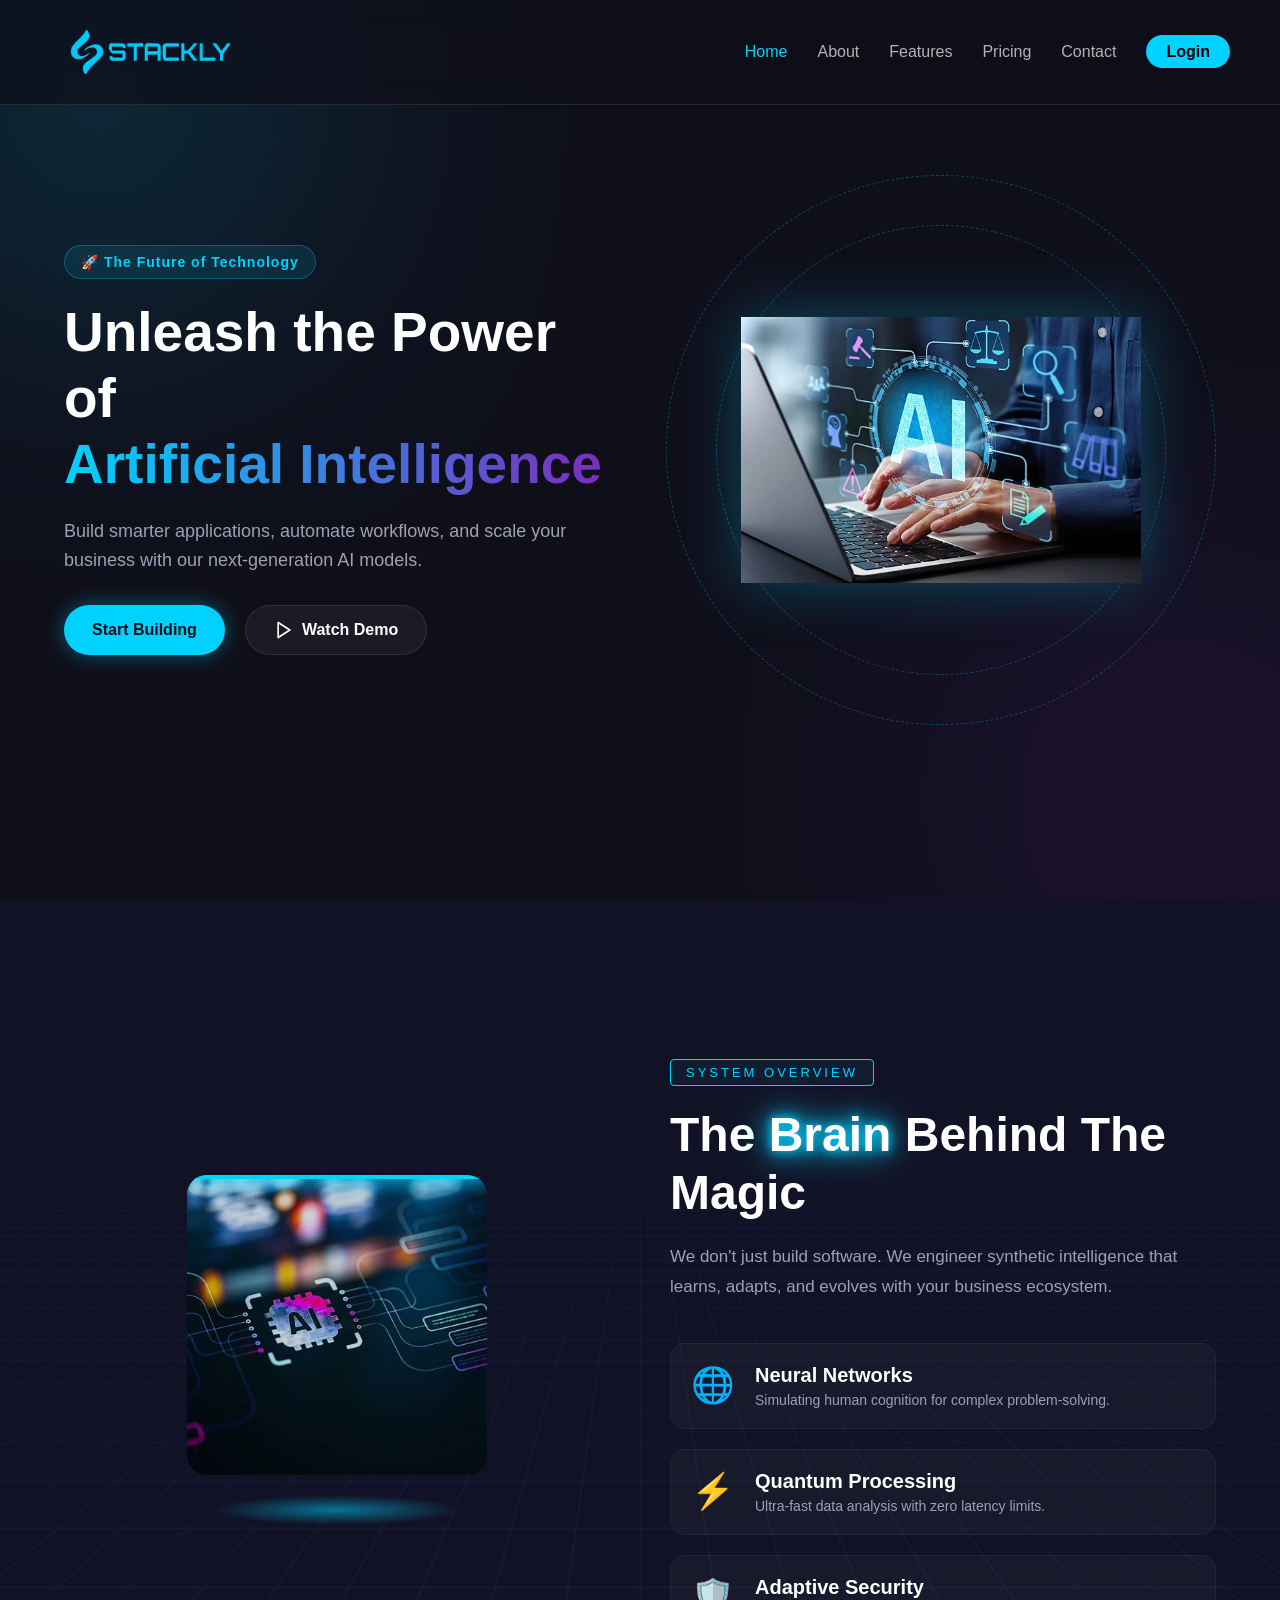
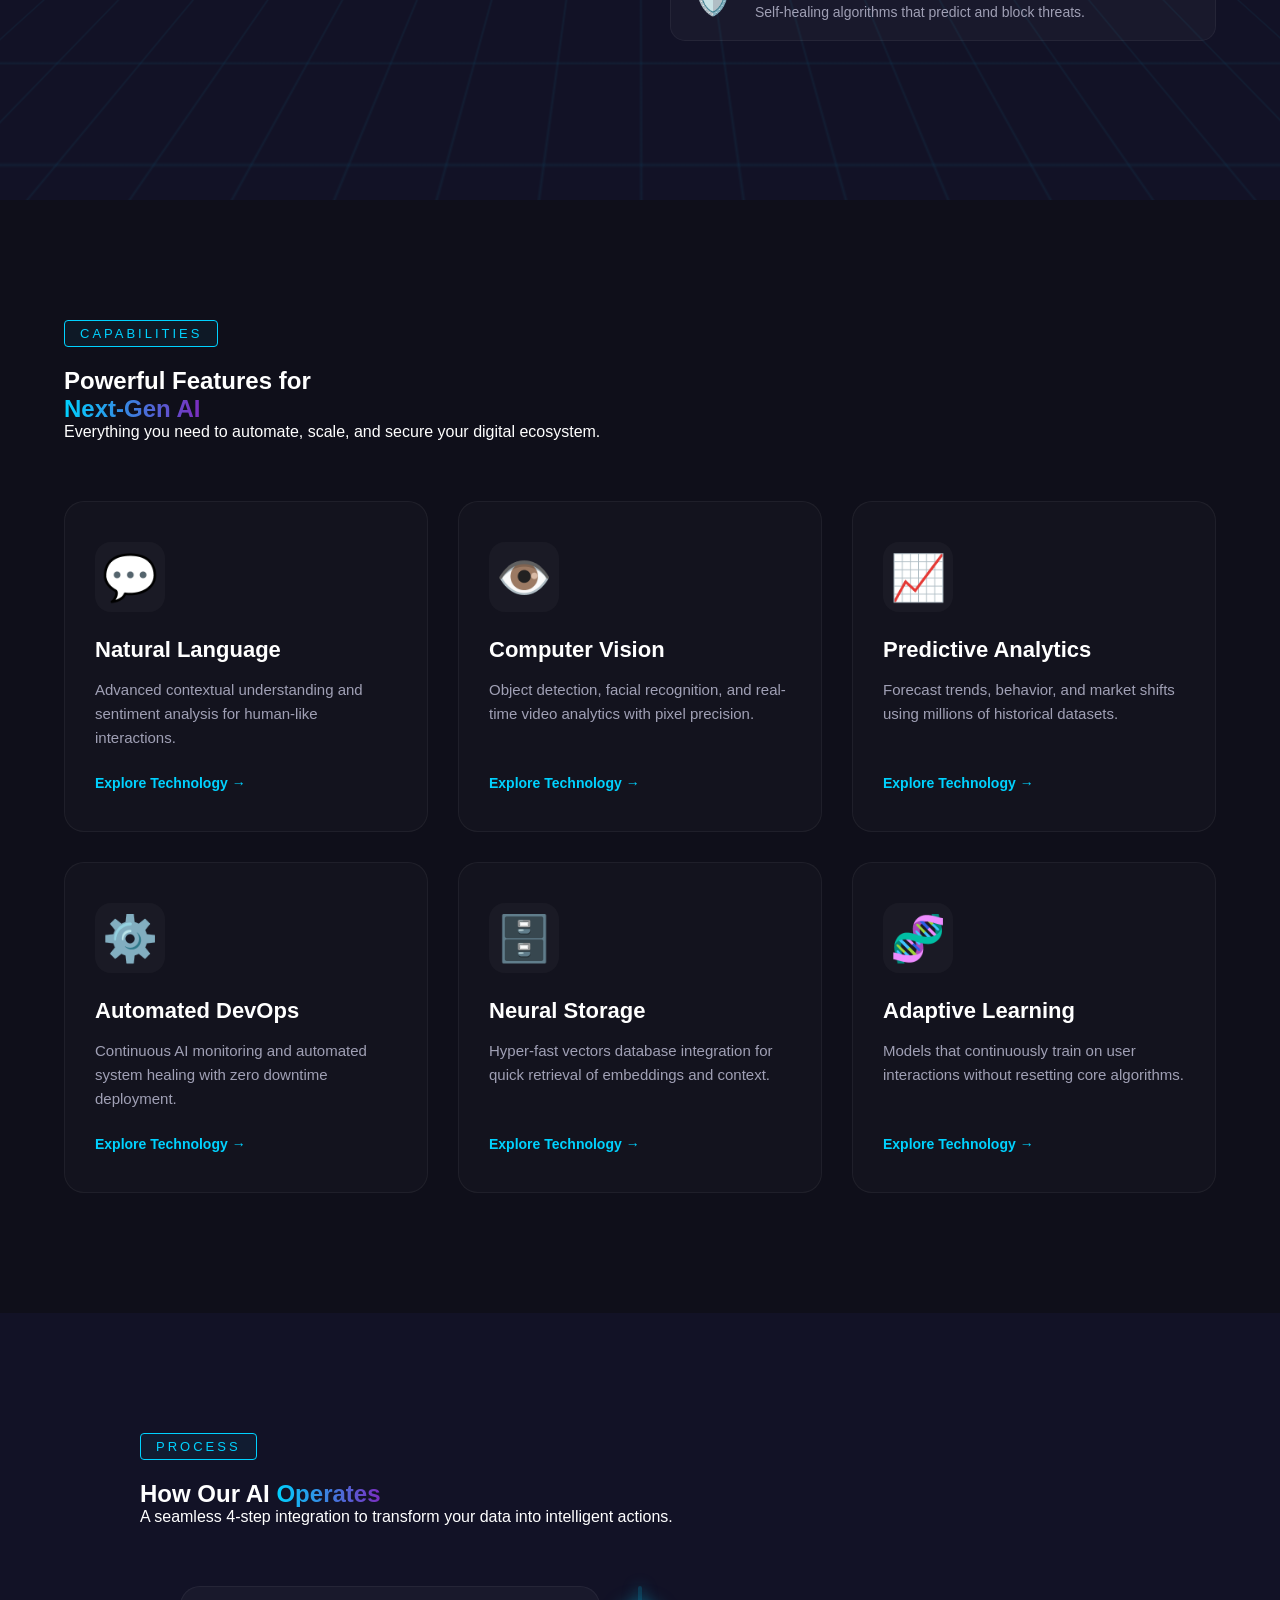
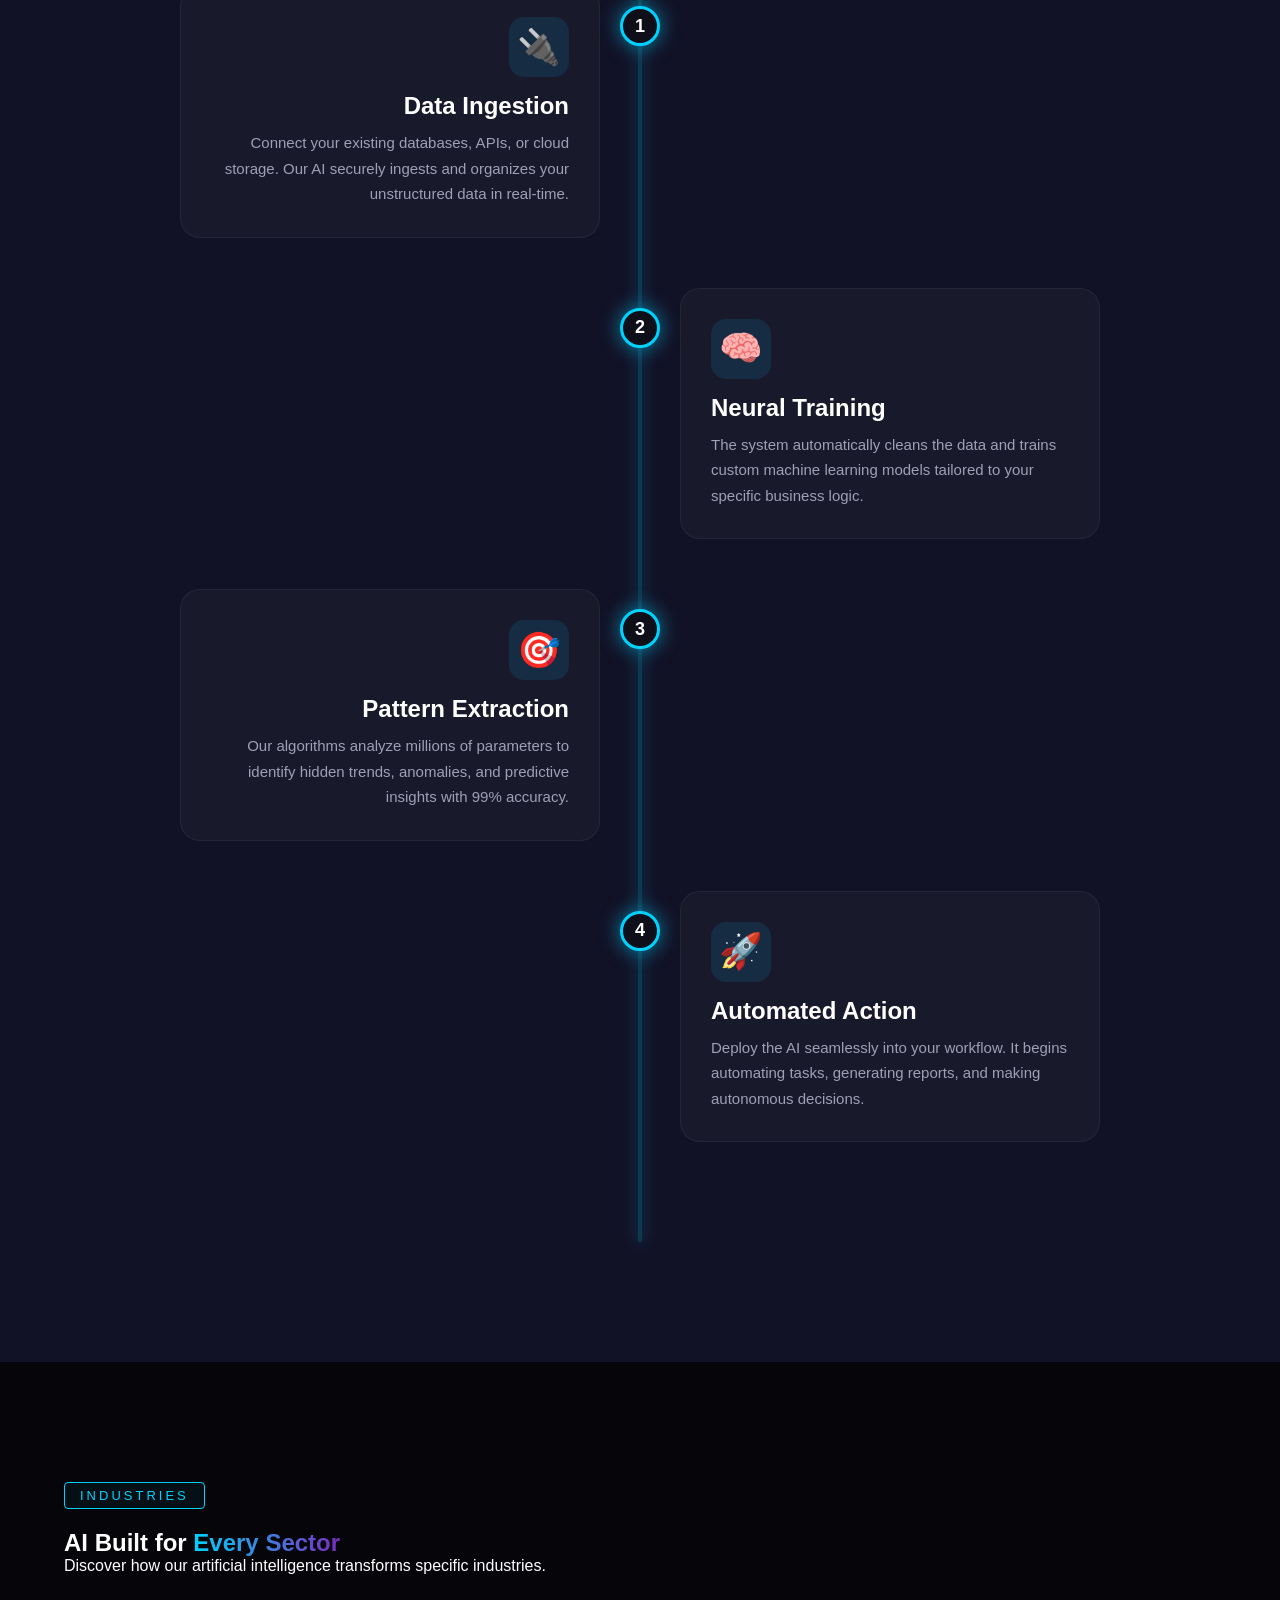
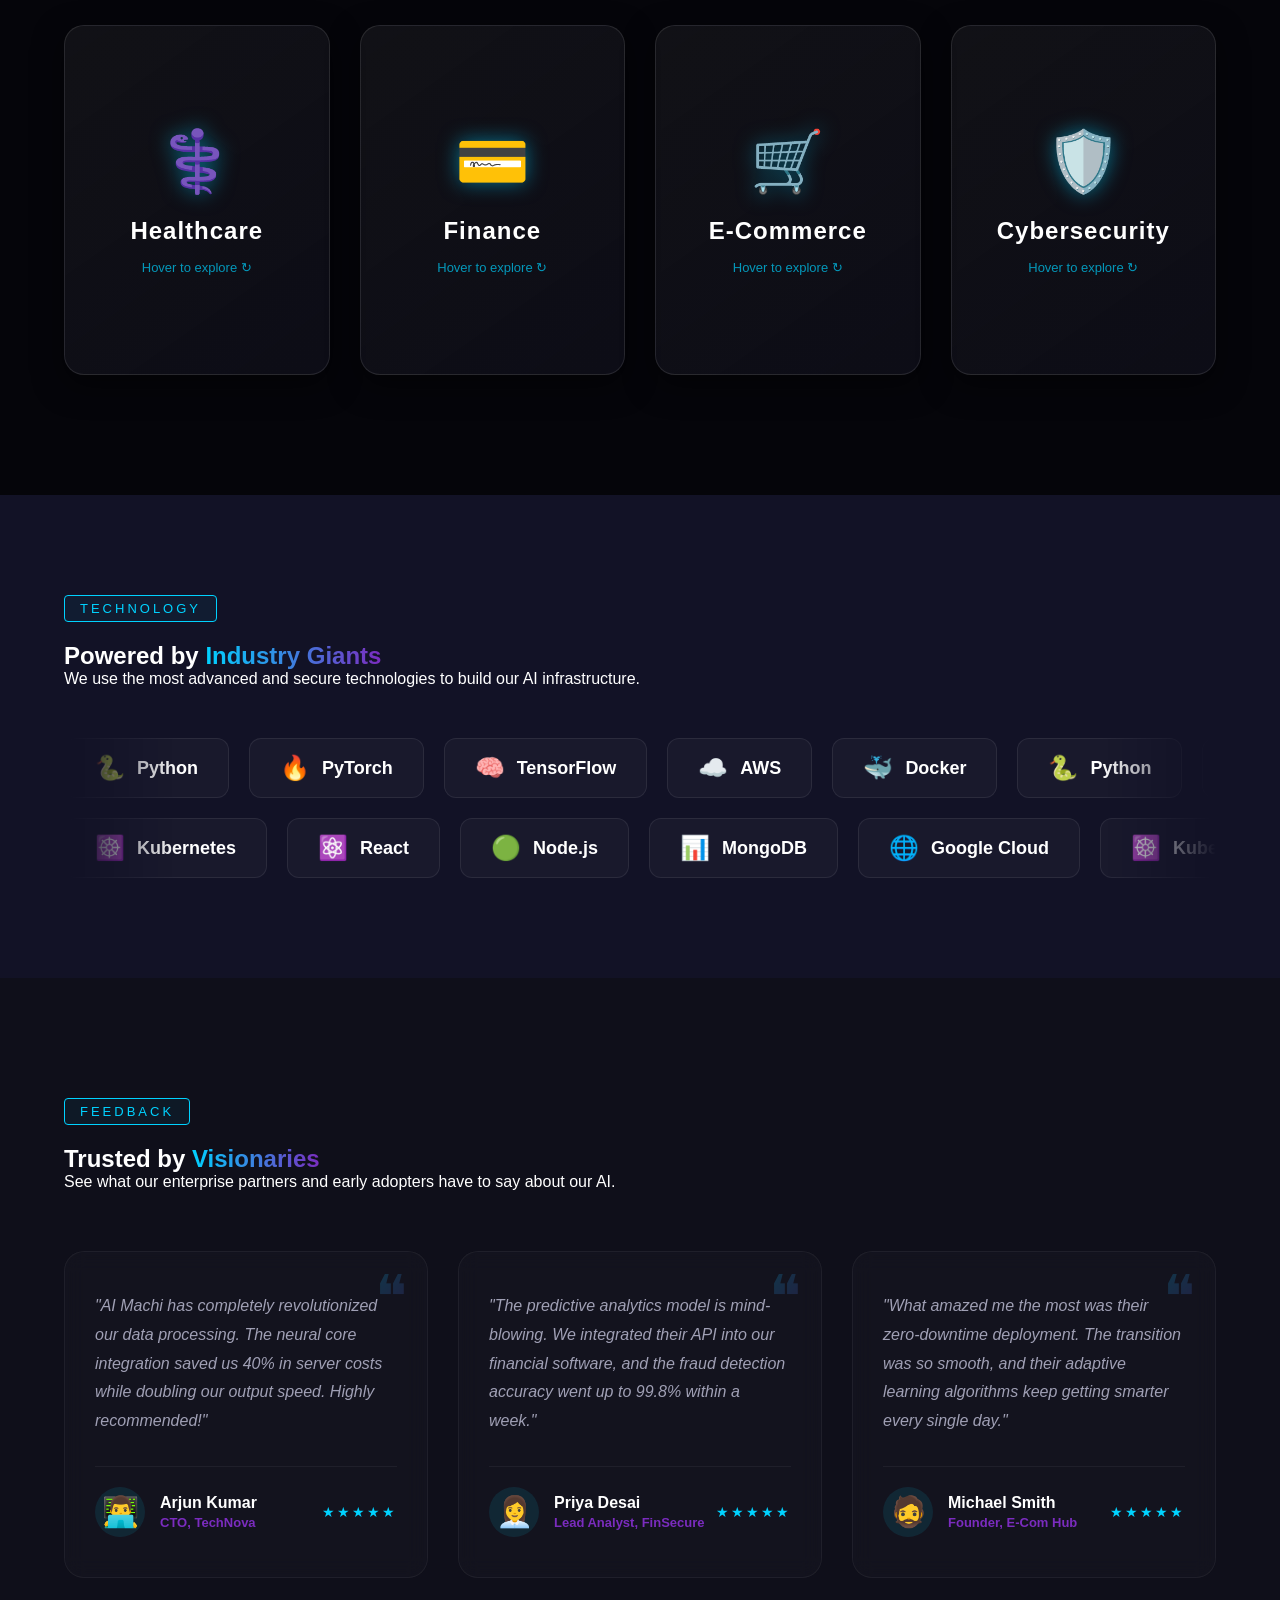
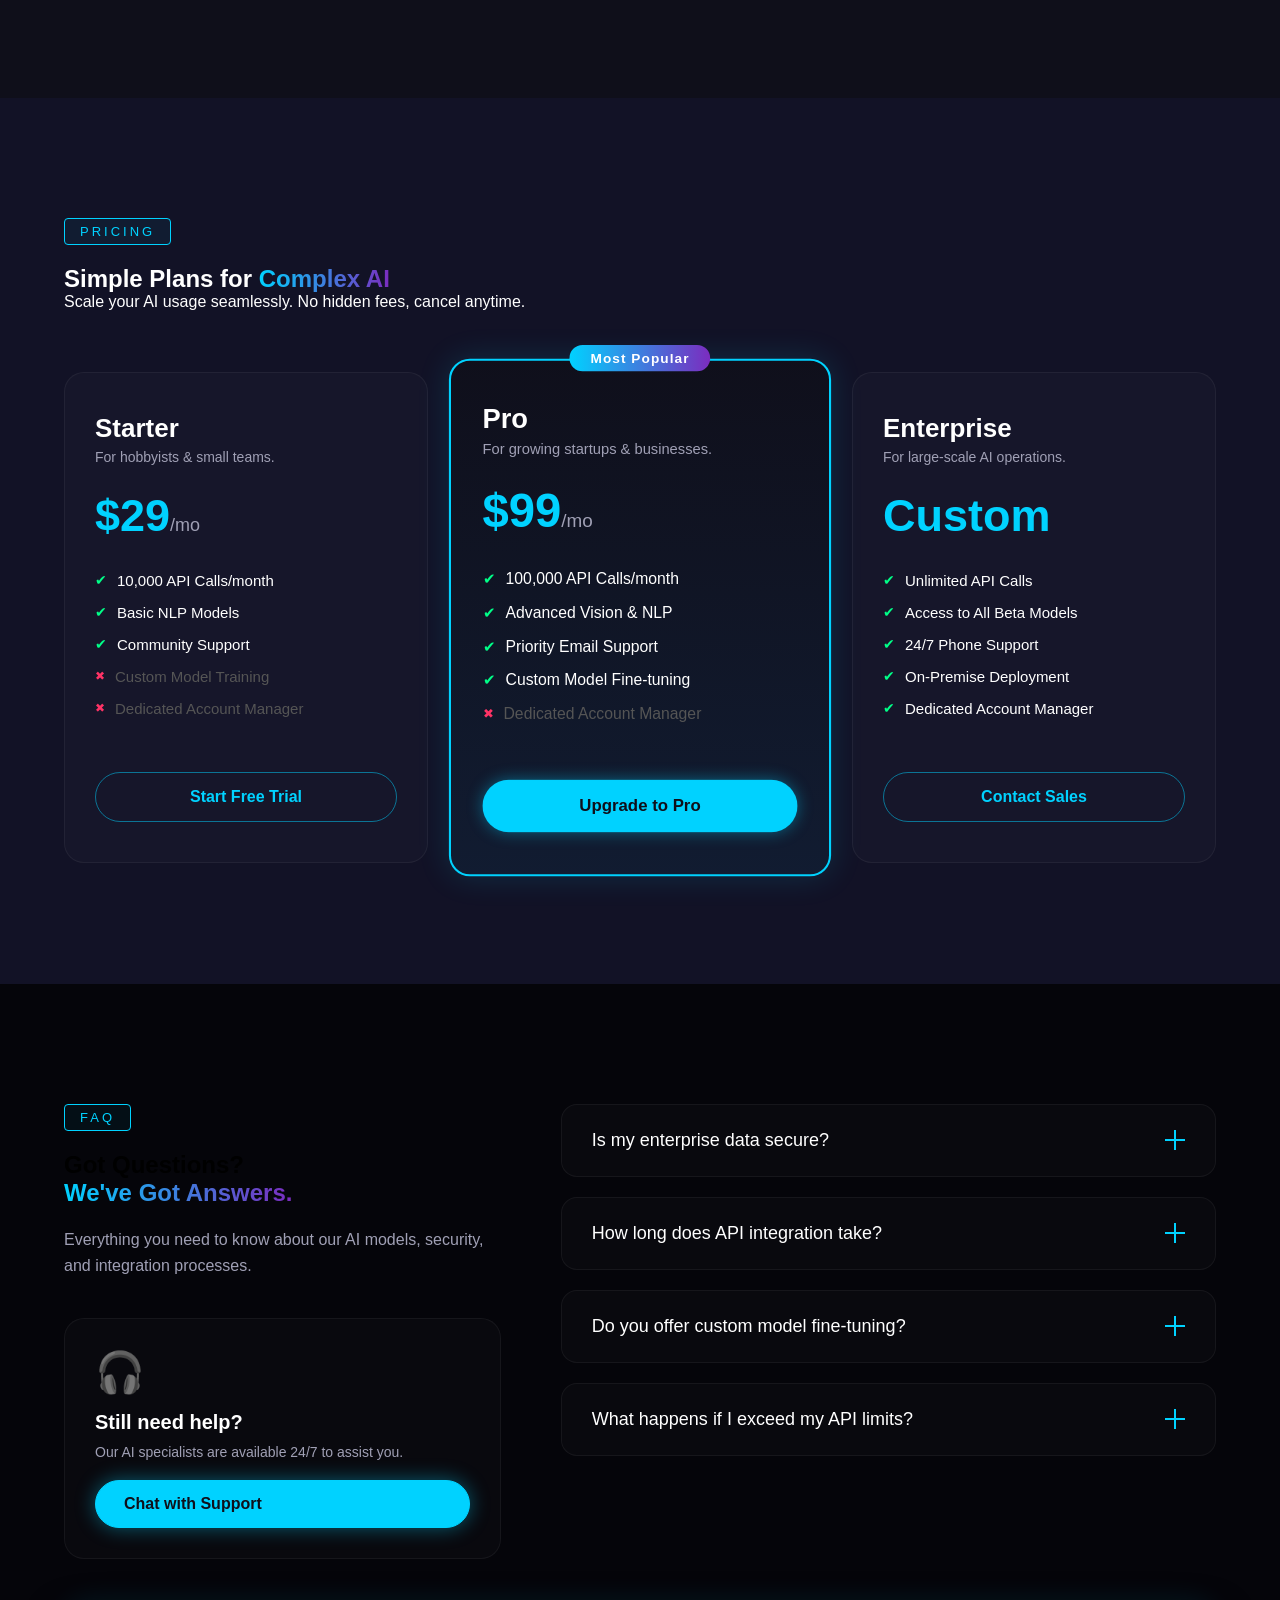
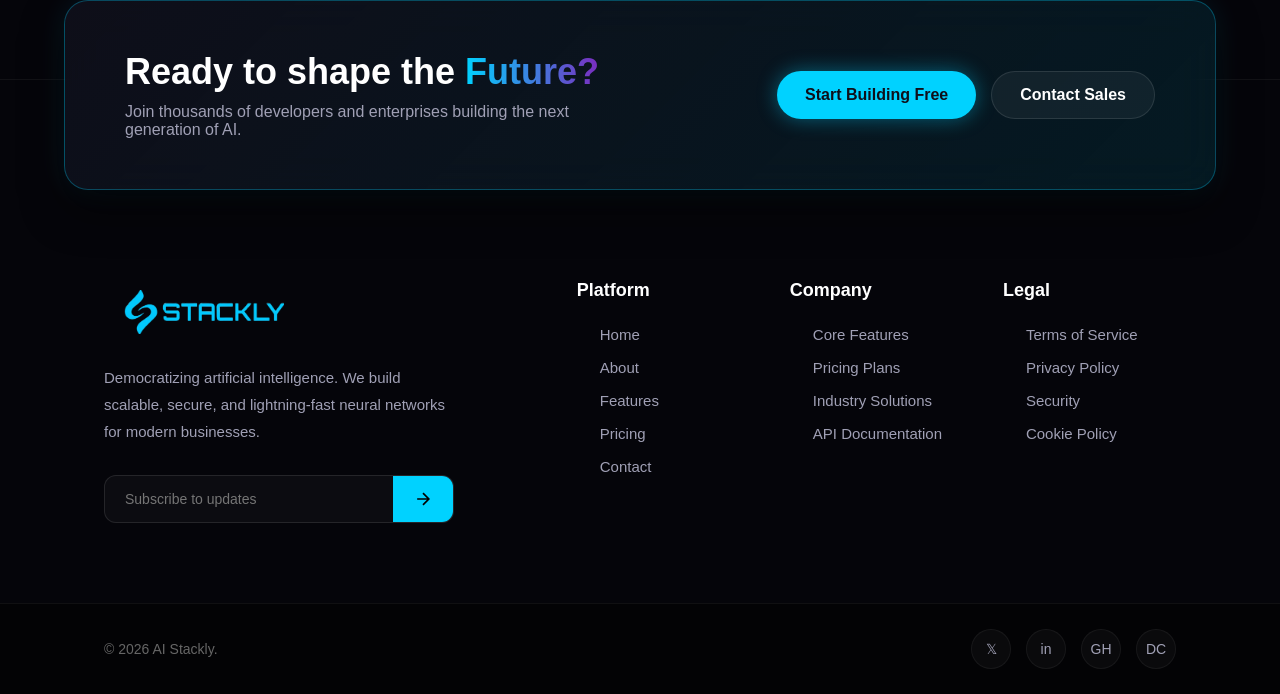
==== index.html @ 30aa2256 "Artificial Intelligence" ====
<!DOCTYPE html>
<html lang="en">

<head>
    <meta charset="UTF-8">
    <meta name="viewport" content="width=device-width, initial-scale=1.0">
    <title>Document</title>
    <link rel="stylesheet" href="style.css">
    <link rel="stylesheet" href="Artificial.css">
</head>

<body>
    <header class="header">
        <nav class="navbar">
            <a href="index.html" class="logo-container">
                <img src="./asset/lodo.webp" alt="Company Logo" class="logo-img">
            </a>

            <ul class="nav-menu">
                <li class="nav-item"><a href="index.html" class="nav-link nav-activ">Home</a></li>
                <li class="nav-item"><a href="about.html" class="nav-link">About </a></li>
                <li class="nav-item"><a href="features.html" class="nav-link">Features</a></li>
                <li class="nav-item"><a href="pricing.html" class="nav-link">Pricing</a></li>
                <li class="nav-item"><a href="contact.html" class="nav-link">Contact</a></li>
                <li class="nav-item"><a href="login.html" class="nav-link btn-contact">Login</a></li>
            </ul>

            <div class="hamburger">
                <span class="bar"></span>
                <span class="bar"></span>
                <span class="bar"></span>
            </div>
        </nav>
    </header>


    <section id="home" class="hero-section">


        <div class="bg-glow glow-1"></div>
        <div class="bg-glow glow-2"></div>

        <div class="hero-container">


            <div class="hero-content">
                <div class="badge fade-in-up">🚀 The Future of Technology</div>
                <h1 class="hero-title fade-in-up" style="animation-delay: 0.2s;">
                    Unleash the Power of <br> <span class="highlight">Artificial Intelligence</span>
                </h1>
                <p class="hero-subtitle fade-in-up" style="animation-delay: 0.4s;">
                    Build smarter applications, automate workflows, and scale your business with our next-generation AI
                    models.
                </p>
                <div class="hero-buttons fade-in-up" style="animation-delay: 0.6s;">
                    <a href="404.html" class="btn primary-btn">Start Building</a>
                    <a href="404.html" class="btn secondary-btn">
                        <svg width="20" height="20" viewBox="0 0 24 24" fill="none" stroke="currentColor"
                            stroke-width="2" stroke-linecap="round" stroke-linejoin="round">
                            <polygon points="5 3 19 12 5 21 5 3"></polygon>
                        </svg>
                        Watch Demo
                    </a>
                </div>
            </div>


            <div class="hero-visual fade-in-up" style="animation-delay: 0.8s;">

                <img src="./asset/art1.webp" alt="AI Brain" class="floating-img">

                <div class="ring ring-1"></div>
                <div class="ring ring-2"></div>
            </div>

        </div>
    </section>

    <section id="about" class="about-advanced">
        <div class="cyber-grid"></div>

        <div class="about-wrapper">

            <div class="ai-hologram" data-aos="zoom-in" data-aos-duration="1500">
                <div class="scanner-container">
                    <img src="./asset/art2 (2).webp" alt="AI Core" class="hologram-img">
                    <div class="laser-scan"></div>
                </div>
                <div class="hologram-base"></div>
            </div>

            <div class="ai-details" data-aos="fade-left" data-aos-duration="1200">
                <span class="cyber-badge">System Overview </span>
                <h2 class="glitch-text">The <span class="neon-text">Brain</span> Behind The Magic</h2>
                <p class="desc">
                    We don't just build software. We engineer synthetic intelligence that learns, adapts, and evolves
                    with your business ecosystem.
                </p>

                <div class="interactive-list">
                    <div class="list-item" data-aos="fade-up" data-aos-delay="100">
                        <div class="item-icon">🌐</div>
                        <a href="404.html" class="item-content">
                            <h4>Neural Networks</h4>
                            <p>Simulating human cognition for complex problem-solving.</p>
                        </a>
                    </div>
                    <div class="list-item" data-aos="fade-up" data-aos-delay="200">
                        <div class="item-icon">⚡</div>
                        <a href="404.html" class="item-content">
                            <h4>Quantum Processing</h4>
                            <p>Ultra-fast data analysis with zero latency limits.</p>
                        </a>
                    </div>
                    <div class="list-item" data-aos="fade-up" data-aos-delay="300">
                        <div class="item-icon">🛡️</div>
                        <a href="404.html" class="item-content">
                            <h4>Adaptive Security</h4>
                            <p>Self-healing algorithms that predict and block threats.</p>
                        </a>
                    </div>
                </div>
            </div>

        </div>
    </section>


    <section id="features" class="features-section">
        <div class="features-container">

            <div class="section-header text-center" data-aos="fade-up" data-aos-duration="1000">
                <span class="cyber-badge">Capabilities </span>
                <h2>Powerful Features for <br><span class="highlight">Next-Gen AI</span></h2>
                <p>Everything you need to automate, scale, and secure your digital ecosystem.</p>
            </div>

            <div class="features-grid">

                <div class="feature-card" data-aos="fade-up" data-aos-delay="100">
                    <div class="card-glow"></div>
                    <div class="card-icon">💬</div>
                    <h3>Natural Language</h3>
                    <p>Advanced contextual understanding and sentiment analysis for human-like interactions.</p>
                    <a href="404.html" class="learn-more">Explore Technology →</a>
                </div>


                <div class="feature-card" data-aos="fade-up" data-aos-delay="200">
                    <div class="card-glow"></div>
                    <div class="card-icon">👁️</div>
                    <h3>Computer Vision</h3>
                    <p>Object detection, facial recognition, and real-time video analytics with pixel precision.</p>
                    <a href="404.html" class="learn-more">Explore Technology →</a>
                </div>


                <div class="feature-card" data-aos="fade-up" data-aos-delay="300">
                    <div class="card-glow"></div>
                    <div class="card-icon">📈</div>
                    <h3>Predictive Analytics</h3>
                    <p>Forecast trends, behavior, and market shifts using millions of historical datasets.</p>
                    <a href="404.html" class="learn-more">Explore Technology →</a>
                </div>


                <div class="feature-card" data-aos="fade-up" data-aos-delay="400">
                    <div class="card-glow"></div>
                    <div class="card-icon">⚙️</div>
                    <h3>Automated DevOps</h3>
                    <p>Continuous AI monitoring and automated system healing with zero downtime deployment.</p>
                    <a href="404.html" class="learn-more">Explore Technology →</a>
                </div>


                <div class="feature-card" data-aos="fade-up" data-aos-delay="500">
                    <div class="card-glow"></div>
                    <div class="card-icon">🗄️</div>
                    <h3>Neural Storage</h3>
                    <p>Hyper-fast vectors database integration for quick retrieval of embeddings and context.</p>
                    <a href="404.html" class="learn-more">Explore Technology →</a>
                </div>

                <div class="feature-card" data-aos="fade-up" data-aos-delay="600">
                    <div class="card-glow"></div>
                    <div class="card-icon">🧬</div>
                    <h3>Adaptive Learning</h3>
                    <p>Models that continuously train on user interactions without resetting core algorithms.</p>
                    <a href="404.html" class="learn-more">Explore Technology →</a>
                </div>

            </div>
        </div>
    </section>

    <section id="how-it-works" class="workflow-section">
        <div class="workflow-container">

            <div class="section-header text-center" data-aos="fade-down" data-aos-duration="1000">
                <span class="cyber-badge">Process </span>
                <h2>How Our AI <span class="highlight">Operates</span></h2>
                <p>A seamless 4-step integration to transform your data into intelligent actions.</p>
            </div>

            <div class="timeline">

                <div class="timeline-item left" data-aos="fade-right" data-aos-duration="1000">
                    <div class="timeline-dot">1</div>
                    <div class="timeline-content">
                        <div class="step-icon">🔌</div>
                        <h3>Data Ingestion</h3>
                        <p>Connect your existing databases, APIs, or cloud storage. Our AI securely ingests and
                            organizes your unstructured data in real-time.</p>
                    </div>
                </div>

                <div class="timeline-item right" data-aos="fade-left" data-aos-duration="1000" data-aos-delay="200">
                    <div class="timeline-dot">2</div>
                    <div class="timeline-content">
                        <div class="step-icon">🧠</div>
                        <h3>Neural Training</h3>
                        <p>The system automatically cleans the data and trains custom machine learning models tailored
                            to your specific business logic.</p>
                    </div>
                </div>


                <div class="timeline-item left" data-aos="fade-right" data-aos-duration="1000" data-aos-delay="400">
                    <div class="timeline-dot">3</div>
                    <div class="timeline-content">
                        <div class="step-icon">🎯</div>
                        <h3>Pattern Extraction</h3>
                        <p>Our algorithms analyze millions of parameters to identify hidden trends, anomalies, and
                            predictive insights with 99% accuracy.</p>
                    </div>
                </div>

                <div class="timeline-item right" data-aos="fade-left" data-aos-duration="1000" data-aos-delay="600">
                    <div class="timeline-dot">4</div>
                    <div class="timeline-content">
                        <div class="step-icon">🚀</div>
                        <h3>Automated Action</h3>
                        <p>Deploy the AI seamlessly into your workflow. It begins automating tasks, generating reports,
                            and making autonomous decisions.</p>
                    </div>
                </div>

            </div>
        </div>
    </section>


    <section id="usecases" class="usecases-section">
        <div class="usecases-container">


            <div class="section-header text-center" data-aos="zoom-in" data-aos-duration="1000">
                <span class="cyber-badge">Industries </span>
                <h2>AI Built for <span class="highlight">Every Sector</span></h2>
                <p>Discover how our artificial intelligence transforms specific industries.</p>
            </div>


            <div class="usecases-grid">


                <div class="flip-card" data-aos="flip-left" data-aos-delay="100">
                    <div class="flip-card-inner">

                        <div class="flip-card-front">
                            <div class="front-icon">⚕️</div>
                            <h3>Healthcare</h3>
                            <p class="front-hint">Hover to explore ↻</p>
                        </div>

                        <div class="flip-card-back">
                            <h3>Medical AI</h3>
                            <p>Predictive disease analysis, automated diagnostics, and personalized patient care models
                                using patient history datasets.</p>
                            <a href="404.html" class="btn-small">View Case Study</a>
                        </div>
                    </div>
                </div>


                <div class="flip-card" data-aos="flip-left" data-aos-delay="200">
                    <div class="flip-card-inner">
                        <div class="flip-card-front">
                            <div class="front-icon">💳</div>
                            <h3>Finance</h3>
                            <p class="front-hint">Hover to explore ↻</p>
                        </div>
                        <div class="flip-card-back">
                            <h3>FinTech AI</h3>
                            <p>Real-time fraud detection, algorithmic trading, and automated risk assessment for
                                enterprise banking.</p>
                            <a href="404.html" class="btn-small">View Case Study</a>
                        </div>
                    </div>
                </div>


                <div class="flip-card" data-aos="flip-left" data-aos-delay="300">
                    <div class="flip-card-inner">
                        <div class="flip-card-front">
                            <div class="front-icon">🛒</div>
                            <h3>E-Commerce</h3>
                            <p class="front-hint">Hover to explore ↻</p>
                        </div>
                        <div class="flip-card-back">
                            <h3>Retail AI</h3>
                            <p>Hyper-personalized product recommendations, dynamic pricing, and automated inventory
                                management.</p>
                            <a href="404.html" class="btn-small">View Case Study</a>
                        </div>
                    </div>
                </div>

                <div class="flip-card" data-aos="flip-left" data-aos-delay="400">
                    <div class="flip-card-inner">
                        <div class="flip-card-front">
                            <div class="front-icon">🛡️</div>
                            <h3>Cybersecurity</h3>
                            <p class="front-hint">Hover to explore ↻</p>
                        </div>
                        <div class="flip-card-back">
                            <h3>Security AI</h3>
                            <p>Zero-day threat prediction, automated incident response, and behavioral analysis to block
                                breaches.</p>
                            <a href="404.html" class="btn-small">View Case Study</a>
                        </div>
                    </div>
                </div>

            </div>
        </div>
    </section>

    <section id="techstack" class="tech-section">
        <div class="tech-container">

            <div class="section-header text-center" data-aos="fade-up" data-aos-duration="1000">
                <span class="cyber-badge">Technology </span>
                <h2>Powered by <span class="highlight">Industry Giants</span></h2>
                <p>We use the most advanced and secure technologies to build our AI infrastructure.</p>
            </div>

            <div class="marquee-wrapper">

                <div class="marquee-track track-left">
                    <div class="tech-card"><span class="tech-icon">🐍</span> Python</div>
                    <div class="tech-card"><span class="tech-icon">🔥</span> PyTorch</div>
                    <div class="tech-card"><span class="tech-icon">🧠</span> TensorFlow</div>
                    <div class="tech-card"><span class="tech-icon">☁️</span> AWS</div>
                    <div class="tech-card"><span class="tech-icon">🐳</span> Docker</div>
                    <div class="tech-card"><span class="tech-icon">🐍</span> Python</div>
                    <div class="tech-card"><span class="tech-icon">🔥</span> PyTorch</div>
                    <div class="tech-card"><span class="tech-icon">🧠</span> TensorFlow</div>
                    <div class="tech-card"><span class="tech-icon">☁️</span> AWS</div>
                    <div class="tech-card"><span class="tech-icon">🐳</span> Docker</div>
                </div>

                <div class="marquee-track track-right" style="margin-top: 20px;">
                    <div class="tech-card"><span class="tech-icon">☸️</span> Kubernetes</div>
                    <div class="tech-card"><span class="tech-icon">⚛️</span> React</div>
                    <div class="tech-card"><span class="tech-icon">🟢</span> Node.js</div>
                    <div class="tech-card"><span class="tech-icon">📊</span> MongoDB</div>
                    <div class="tech-card"><span class="tech-icon">🌐</span> Google Cloud</div>
                    <div class="tech-card"><span class="tech-icon">☸️</span> Kubernetes</div>
                    <div class="tech-card"><span class="tech-icon">⚛️</span> React</div>
                    <div class="tech-card"><span class="tech-icon">🟢</span> Node.js</div>
                    <div class="tech-card"><span class="tech-icon">📊</span> MongoDB</div>
                    <div class="tech-card"><span class="tech-icon">🌐</span> Google Cloud</div>
                </div>

            </div>
        </div>
    </section>


    <section id="testimonials" class="testimonials-section">
        <div class="testimonials-container">

            <div class="section-header text-center" data-aos="fade-up" data-aos-duration="1000">
                <span class="cyber-badge">Feedback </span>
                <h2>Trusted by <span class="highlight">Visionaries</span></h2>
                <p>See what our enterprise partners and early adopters have to say about our AI.</p>
            </div>


            <div class="testimonials-grid">


                <div class="testi-card" data-aos="fade-up" data-aos-delay="100">
                    <div class="quote-icon">❝</div>
                    <p class="review-text">"AI Machi has completely revolutionized our data processing. The neural core
                        integration saved us 40% in server costs while doubling our output speed. Highly recommended!"
                    </p>
                    <div class="testi-footer">
                        <div class="user-profile">
                            <div class="avatar">👨‍💻</div>
                            <div class="user-info">
                                <h4>Arjun Kumar</h4>
                                <p>CTO, TechNova</p>
                            </div>
                        </div>
                        <div class="stars">★★★★★</div>
                    </div>
                </div>


                <div class="testi-card" data-aos="fade-up" data-aos-delay="200">
                    <div class="quote-icon">❝</div>
                    <p class="review-text">"The predictive analytics model is mind-blowing. We integrated their API into
                        our financial software, and the fraud detection accuracy went up to 99.8% within a week."</p>
                    <div class="testi-footer">
                        <div class="user-profile">
                            <div class="avatar">👩‍💼</div>
                            <div class="user-info">
                                <h4>Priya Desai</h4>
                                <p>Lead Analyst, FinSecure</p>
                            </div>
                        </div>
                        <div class="stars">★★★★★</div>
                    </div>
                </div>


                <div class="testi-card" data-aos="fade-up" data-aos-delay="300">
                    <div class="quote-icon">❝</div>
                    <p class="review-text">"What amazed me the most was their zero-downtime deployment. The transition
                        was so smooth, and their adaptive learning algorithms keep getting smarter every single day."
                    </p>
                    <div class="testi-footer">
                        <div class="user-profile">
                            <div class="avatar">🧔</div>
                            <div class="user-info">
                                <h4>Michael Smith</h4>
                                <p>Founder, E-Com Hub</p>
                            </div>
                        </div>
                        <div class="stars">★★★★★</div>
                    </div>
                </div>

            </div>
        </div>
    </section>

    <section id="pricing" class="pricing-section">
        <div class="pricing-container">

            <div class="section-header text-center" data-aos="fade-up" data-aos-duration="1000">
                <span class="cyber-badge">Pricing </span>
                <h2>Simple Plans for <span class="highlight">Complex AI</span></h2>
                <p>Scale your AI usage seamlessly. No hidden fees, cancel anytime.</p>
            </div>

            <div class="pricing-grid">

                <div class="pricing-card" data-aos="fade-right" data-aos-delay="100">
                    <div class="plan-header">
                        <h3>Starter</h3>
                        <p>For hobbyists & small teams.</p>
                    </div>
                    <div class="plan-price">
                        <h2>$29<span>/mo</span></h2>
                    </div>
                    <ul class="plan-features">
                        <li><span class="check">✔</span> 10,000 API Calls/month</li>
                        <li><span class="check">✔</span> Basic NLP Models</li>
                        <li><span class="check">✔</span> Community Support</li>
                        <li class="disabled"><span class="cross">✖</span> Custom Model Training</li>
                        <li class="disabled"><span class="cross">✖</span> Dedicated Account Manager</li>
                    </ul>
                    <a href="404.html" class="btn-pricing">Start Free Trial</a>
                </div>

                <div class="pricing-card popular" data-aos="fade-up" data-aos-delay="200">
                    <div class="popular-badge">Most Popular</div>
                    <div class="plan-header">
                        <h3>Pro</h3>
                        <p>For growing startups & businesses.</p>
                    </div>
                    <div class="plan-price">
                        <h2>$99<span>/mo</span></h2>
                    </div>
                    <ul class="plan-features">
                        <li><span class="check">✔</span> 100,000 API Calls/month</li>
                        <li><span class="check">✔</span> Advanced Vision & NLP</li>
                        <li><span class="check">✔</span> Priority Email Support</li>
                        <li><span class="check">✔</span> Custom Model Fine-tuning</li>
                        <li class="disabled"><span class="cross">✖</span> Dedicated Account Manager</li>
                    </ul>
                    <a href="404.html" class="btn-pricing btn-popular">Upgrade to Pro</a>
                </div>

                <div class="pricing-card" data-aos="fade-left" data-aos-delay="300">
                    <div class="plan-header">
                        <h3>Enterprise</h3>
                        <p>For large-scale AI operations.</p>
                    </div>
                    <div class="plan-price">
                        <h2>Custom</h2>
                    </div>
                    <ul class="plan-features">
                        <li><span class="check">✔</span> Unlimited API Calls</li>
                        <li><span class="check">✔</span> Access to All Beta Models</li>
                        <li><span class="check">✔</span> 24/7 Phone Support</li>
                        <li><span class="check">✔</span> On-Premise Deployment</li>
                        <li><span class="check">✔</span> Dedicated Account Manager</li>
                    </ul>
                    <a href="404.html" class="btn-pricing">Contact Sales</a>
                </div>

            </div>
        </div>
    </section>

    <section id="faq" class="faq-advanced-section">
        <div class="faq-split-container">

            <div class="faq-left" data-aos="fade-right" data-aos-duration="1000">
                <span class="cyber-badge">FAQ </span>
                <h2>Got Questions? <br><span class="highlight">We've Got Answers.</span></h2>
                <p class="faq-subtitle">Everything you need to know about our AI models, security, and integration
                    processes.</p>

                <div class="support-card">
                    <div class="support-icon">🎧</div>
                    <h4>Still need help?</h4>
                    <p>Our AI specialists are available 24/7 to assist you.</p>
                    <a href="404.html" class="btn primary-btn btn-small">Chat with Support</a>
                </div>
            </div>

            <div class="faq-right">
                <div class="faq-accordion">

                    <div class="faq-box" data-aos="fade-up" data-aos-delay="100">
                        <a href="404.html" class="faq-head">
                            <h3>Is my enterprise data secure?</h3>
                            <div class="toggle-icon"></div>
                        </a>
                        <div class="faq-body">
                            <p>Absolutely. We use AES-256 military-grade encryption. Your data is isolated in your own
                                tenant and is never used to train our base public models. You maintain 100% ownership.
                            </p>
                        </div>
                    </div>

                    <div class="faq-box" data-aos="fade-up" data-aos-delay="200">
                        <a href="404.html" class="faq-head">
                            <h3>How long does API integration take?</h3>
                            <div class="toggle-icon"></div>
                        </a>
                        <div class="faq-body">
                            <p>Our REST and GraphQL APIs are designed for seamless integration. Most development teams
                                can connect and start making AI calls within 2 to 4 hours. Comprehensive SDKs are
                                available for Python, Node.js, and Go.</p>
                        </div>
                    </div>

                    <div class="faq-box" data-aos="fade-up" data-aos-delay="300">
                        <a href="404.html" class="faq-head">
                            <h3>Do you offer custom model fine-tuning?</h3>
                            <div class="toggle-icon"></div>
                        </a>
                        <div class="faq-body">
                            <p>Yes! On our Pro and Enterprise plans, you can fine-tune our foundation models using your
                                own historical data to make the AI understand your specific industry jargon and
                                workflows.</p>
                        </div>
                    </div>

                    <div class="faq-box" data-aos="fade-up" data-aos-delay="400">
                        <a href="404.html" class="faq-head">
                            <h3>What happens if I exceed my API limits?</h3>
                            <div class="toggle-icon"></div>
                        </a>
                        <div class="faq-body">
                            <p>We do not hard-stop your access. You will receive an alert at 80% and 100% usage. Any
                                overage will be billed at a standard transparent rate of $0.001 per additional query, or
                                you can auto-upgrade your tier.</p>
                        </div>
                    </div>

                </div>
            </div>

        </div>
    </section>

    <footer class="cyber-footer">

        <div class="footer-cta-container" data-aos="zoom-in" data-aos-duration="1000">
            <div class="footer-cta-box">
                <div class="cta-text">
                    <h2>Ready to shape the <span class="highlight">Future?</span></h2>
                    <p>Join thousands of developers and enterprises building the next generation of AI.</p>
                </div>
                <div class="cta-actions">
                    <a href="404.html" class="btn primary-btn">Start Building Free</a>
                    <a href="404.html" class="btn secondary-btn">Contact Sales</a>
                </div>
            </div>
        </div>

        <div class="footer-main">
            <div class="footer-grid">

                <div class="footer-brand-col" data-aos="fade-up" data-aos-delay="100">
                    <a href="index.html" class="logo-container">
                        <img src="./asset/lodo.webp" alt="Company Logo" class="logo-img">
                    </a>
                    <p class="brand-desc">Democratizing artificial intelligence. We build scalable, secure, and
                        lightning-fast neural networks for modern businesses.</p>

                    <form id="newsletterForm" class="cyber-newsletter">
                        <input type="email" id="emailInput" placeholder="Subscribe to updates" required>
                        <button type="submit">
                            <svg width="20" height="20" viewBox="0 0 24 24" fill="none" stroke="currentColor"
                                stroke-width="2">
                                <path d="M5 12h14M12 5l7 7-7 7" />
                            </svg>
                        </button>
                    </form>
                    <div id="formMessage" class="form-message"></div>
                </div>

                <div class="footer-links-col" data-aos="fade-up" data-aos-delay="200">
                    <h4>Platform</h4>
                    <ul>
                         <li><a href="index.html">Home </a></li>
                        <li><a href="about.html">About </a></li>
                        <li><a href="features.html">Features </a></li>
                        <li><a href="pricing.html">Pricing</a></li>
                        <li><a href="contact.html">Contact </a></li>
                      
                    </ul>
                </div>

                <div class="footer-links-col" data-aos="fade-up" data-aos-delay="300">
                    <h4>Company</h4>
                    <ul>
                      <li><a href="404.html">Core Features</a></li>
                        <li><a href="404.html">Pricing Plans</a></li>
                        <li><a href="404.html">Industry Solutions</a></li>
                        <li><a href="404.html">API Documentation</a></li>
                    </ul>
                </div>

                <div class="footer-links-col" data-aos="fade-up" data-aos-delay="400">
                    <h4>Legal</h4>
                    <ul>
                        <li><a href="404.html">Terms of Service</a></li>
                        <li><a href="404.html">Privacy Policy</a></li>
                        <li><a href="404.html">Security</a></li>
                        <li><a href="404.html">Cookie Policy</a></li>
                    </ul>
                </div>

            </div>
        </div>

        <div class="footer-bottom">
            <div class="bottom-container">
                <p>&copy; 2026 AI Stackly. </p>
                <div class="social-icons">
                    <a href="404.html" title="Twitter / X">𝕏</a>
                    <a href="404.html" title="LinkedIn">in</a>
                    <a href="404.html" title="GitHub">GH</a>
                    <a href="404.html" title="Discord">DC</a>
                </div>
            </div>
        </div>
    </footer>

    <script src="main.js"></script>
</body>

</html>
---- style.css ----
.hero-section {
    position: relative;
    min-height: 100vh;
    display: flex;
    align-items: center;
    justify-content: center;
    padding: 100px 5%;
    overflow: hidden;
    background-color: #0f0f1a;
}


.bg-glow {
    position: absolute;
    width: 300px;
    height: 300px;
    background: #00d2ff;
    filter: blur(150px);
    border-radius: 50%;
    z-index: 0;
    opacity: 0.4;
    animation: pulseGlow 6s infinite alternate;
}

.glow-1 {
    top: -50px;
    left: -50px;
}

.glow-2 {
    bottom: -50px;
    right: -50px;
    background: #7b2cbf;
}

@keyframes pulseGlow {
    0% {
        transform: scale(1);
        opacity: 0.3;
    }

    100% {
        transform: scale(1.2);
        opacity: 0.5;
    }
}


.hero-container {
    display: flex;
    align-items: center;
    justify-content: space-between;
    max-width: 1200px;
    width: 100%;
    z-index: 1;
    gap: 50px;
}


.hero-content {
    flex: 1;
    max-width: 600px;
}

.badge {
    display: inline-block;
    padding: 8px 16px;
    background: rgba(0, 210, 255, 0.1);
    color: #00d2ff;
    border: 1px solid rgba(0, 210, 255, 0.3);
    border-radius: 30px;
    font-size: 14px;
    font-weight: bold;
    margin-bottom: 20px;
    letter-spacing: 1px;
}

.hero-title {
    font-size: 55px;
    line-height: 1.2;
    font-weight: 800;
    margin-bottom: 20px;
    color: #fff;
}

.highlight {
    background: linear-gradient(90deg, #00d2ff, #7b2cbf);
    -webkit-background-clip: text;
    -webkit-text-fill-color: transparent;
}

.hero-subtitle {
    font-size: 18px;
    color: #a0a0b5;
    line-height: 1.6;
    margin-bottom: 30px;
}


.hero-buttons {
    display: flex;
    gap: 20px;
}

.btn {
    display: flex;
    align-items: center;
    gap: 8px;
    padding: 14px 28px;
    font-size: 16px;
    font-weight: bold;
    text-decoration: none;
    border-radius: 30px;
    transition: all 0.3s ease;
}

.primary-btn {
    background: #00d2ff;
    color: #0f0f1a;
    box-shadow: 0 0 20px rgba(0, 210, 255, 0.4);
}

.primary-btn:hover {
    transform: translateY(-3px);
    box-shadow: 0 0 30px rgba(0, 210, 255, 0.6);
}

.secondary-btn {
    background: rgba(255, 255, 255, 0.05);
    color: #fff;
    border: 1px solid rgba(255, 255, 255, 0.1);
}

.secondary-btn:hover {
    background: rgba(255, 255, 255, 0.1);
    transform: translateY(-3px);
}


.hero-visual {
    flex: 1;
    position: relative;
    display: flex;
    justify-content: center;
    align-items: center;
}

.floating-img {
    width: 100%;
    max-width: 400px;
    animation: floatImage 4s ease-in-out infinite;
    filter: drop-shadow(0 0 30px rgba(0, 210, 255, 0.3));
    z-index: 2;
}


@keyframes floatImage {
    0% {
        transform: translateY(0px);
    }

    50% {
        transform: translateY(-20px);
    }

    100% {
        transform: translateY(0px);
    }
}


.ring {
    position: absolute;
    border-radius: 50%;
    border: 1px dashed rgba(0, 210, 255, 0.3);
    animation: spinRotate 20s linear infinite;
    z-index: 1;
}

.ring-1 {
    width: 450px;
    height: 450px;
}

.ring-2 {
    width: 550px;
    height: 550px;
    animation-direction: reverse;
}

@keyframes spinRotate {
    100% {
        transform: rotate(360deg);
    }
}


.fade-in-up {
    opacity: 0;
    transform: translateY(30px);
    animation: fadeInUp 0.8s forwards;
}

@keyframes fadeInUp {
    to {
        opacity: 1;
        transform: translateY(0);
    }
}


@media only screen and (max-width: 768px) {
    .hero-container {
        flex-direction: column;
        text-align: center;
        padding-top: 60px;
    }

    .hero-content {
        display: flex;
        flex-direction: column;
        align-items: center;
    }

    .hero-title {
        font-size: 36px;
        margin-bottom: 15px;
    }

    .hero-subtitle {
        font-size: 16px;
    }

    .hero-buttons {
        flex-direction: column;
        width: 100%;
    }

    .btn {
        width: 100%;
        justify-content: center;
    }

    .floating-img {
        max-width: 280px;
        margin-top: 30px;
    }


    .ring {
        display: none;
    }
}


.about-advanced {
    position: relative;
    padding: 120px 5%;
    background-color: #121226;
    min-height: 100vh;
    display: flex;
    align-items: center;
    overflow: hidden;
}


.cyber-grid {
    position: absolute;
    width: 200%;
    height: 200%;
    top: -50%;
    left: -50%;
    background-image:
        linear-gradient(rgba(0, 210, 255, 0.05) 1px, transparent 1px),
        linear-gradient(90deg, rgba(0, 210, 255, 0.05) 1px, transparent 1px);
    background-size: 40px 40px;
    transform: perspective(500px) rotateX(60deg);
    animation: gridMove 20s linear infinite;
    z-index: 0;
}

@keyframes gridMove {
    0% {
        transform: perspective(500px) rotateX(60deg) translateY(0);
    }

    100% {
        transform: perspective(500px) rotateX(60deg) translateY(40px);
    }
}

.about-wrapper {
    max-width: 1200px;
    width: 100%;
    margin: 0 auto;
    display: flex;
    align-items: center;
    justify-content: space-between;
    gap: 60px;
    z-index: 1;
}


.ai-hologram {
    flex: 1;
    display: flex;
    flex-direction: column;
    align-items: center;
    position: relative;
}

.scanner-container {
    position: relative;
    width: 300px;
    height: 300px;
    border-radius: 20px;
    overflow: hidden;
    animation: floatImage 5s ease-in-out infinite;
}

.hologram-img {
    width: 100%;
    height: 100%;
    object-fit: cover;
    opacity: 0.8;
    filter: drop-shadow(0 0 20px rgba(0, 210, 255, 0.6));
}


.laser-scan {
    position: absolute;
    top: 0;
    left: 0;
    width: 100%;
    height: 4px;
    background: #00d2ff;
    box-shadow: 0 0 15px 5px rgba(0, 210, 255, 0.7);
    animation: scanAnimation 3s ease-in-out infinite;
    z-index: 10;
}

@keyframes scanAnimation {
    0% {
        top: 0;
        opacity: 0;
    }

    10% {
        opacity: 1;
    }

    90% {
        opacity: 1;
    }

    100% {
        top: 100%;
        opacity: 0;
    }
}


.hologram-base {
    width: 250px;
    height: 30px;
    background: radial-gradient(ellipse at center, rgba(0, 210, 255, 0.5) 0%, transparent 70%);
    border-radius: 50%;
    margin-top: 20px;
    animation: pulseBase 3s ease-in-out infinite;
}

@keyframes pulseBase {

    0%,
    100% {
        transform: scale(1);
        opacity: 0.5;
    }

    50% {
        transform: scale(1.2);
        opacity: 0.8;
    }
}


.ai-details {
    flex: 1;
}

.cyber-badge {
    display: inline-block;
    color: #00d2ff;
    font-size: 13px;
    letter-spacing: 3px;
    text-transform: uppercase;
    border: 1px solid #00d2ff;
    padding: 5px 15px;
    border-radius: 4px;
    margin-bottom: 20px;
    background: rgba(0, 210, 255, 0.05);
}

.ai-details h2 {
    font-size: 48px;
    color: #fff;
    line-height: 1.2;
    margin-bottom: 20px;
}

.neon-text {
    color: #fff;
    text-shadow: 0 0 10px #00d2ff, 0 0 20px #00d2ff, 0 0 40px #00d2ff;
}

.desc {
    color: #a0a0b5;
    font-size: 17px;
    line-height: 1.8;
    margin-bottom: 40px;
}


.interactive-list {
    display: flex;
    flex-direction: column;
    gap: 20px;
}

.list-item {
    display: flex;
    align-items: center;
    background: rgba(255, 255, 255, 0.03);
    border: 1px solid rgba(255, 255, 255, 0.05);
    padding: 20px;
    border-radius: 15px;
    transition: all 0.4s cubic-bezier(0.175, 0.885, 0.32, 1.275);
    cursor: pointer;
    position: relative;
    overflow: hidden;
}

.list-item::before {
    content: '';
    position: absolute;
    left: 0;
    top: 0;
    height: 100%;
    width: 4px;
    background: #00d2ff;
    transform: scaleY(0);
    transition: transform 0.4s ease;
}

.list-item:hover {
    transform: translateX(15px);
    background: rgba(0, 210, 255, 0.08);
    border-color: rgba(0, 210, 255, 0.3);
    box-shadow: 0 10px 20px rgba(0, 0, 0, 0.5);
}

.list-item:hover::before {
    transform: scaleY(1);
}

.item-icon {
    font-size: 35px;
    margin-right: 20px;
    transition: transform 0.4s ease;
}

.list-item:hover .item-icon {
    transform: rotate(15deg) scale(1.2);
}

.item-content h4 {
    color: #fff;
    font-size: 20px;
    margin-bottom: 5px;
}

.item-content p {
    color: #a0a0b5;
    font-size: 14px;
}


@media screen and (max-width: 768px) {
    .about-advanced {
        padding: 80px 5%;
    }

    .about-wrapper {
        flex-direction: column;
        text-align: center;
    }

    .scanner-container {
        width: 250px;
        height: 250px;
    }

    .hologram-base {
        width: 200px;
    }

    .ai-details h2 {
        font-size: 36px;
    }

    .list-item {
        flex-direction: column;
        text-align: center;
    }

    .item-icon {
        margin-right: 0;
        margin-bottom: 15px;
    }

    .list-item:hover {
        transform: translateY(-10px);
    }

    .list-item::before {
        top: auto;
        bottom: 0;
        left: 0;
        width: 100%;
        height: 4px;
        transform: scaleX(0);
    }

    .list-item:hover::before {
        transform: scaleX(1);
    }
}


.features-section {
    padding: 120px 5%;
    background-color: #0f0f1a;
    position: relative;
}

.features-container {
    max-width: 1200px;
    width: 100%;
    margin: 0 auto;
}


.features-grid {
    display: grid;
    grid-template-columns: repeat(3, 1fr);
    gap: 30px;
    margin-top: 60px;
}


.feature-card {
    background: rgba(255, 255, 255, 0.02);
    border: 1px solid rgba(255, 255, 255, 0.05);
    border-radius: 20px;
    padding: 40px 30px;
    position: relative;
    overflow: hidden;
    transition: transform 0.4s cubic-bezier(0.165, 0.84, 0.44, 1), border-color 0.4s ease;
    display: flex;
    flex-direction: column;
}


.feature-card:hover {
    transform: translateY(-10px);
    border-color: rgba(0, 210, 255, 0.5);
    background: rgba(0, 210, 255, 0.01);
}


.card-glow {
    position: absolute;
    top: -50%;
    left: -50%;
    width: 200%;
    height: 200%;
    background: radial-gradient(circle, rgba(0, 210, 255, 0.15) 0%, transparent 60%);
    opacity: 0;
    transition: opacity 0.4s ease;
    pointer-events: none;
    z-index: 1;
}

.feature-card:hover .card-glow {
    opacity: 1;
}


.card-icon {
    font-size: 45px;
    margin-bottom: 25px;
    width: 70px;
    height: 70px;
    background: rgba(255, 255, 255, 0.03);
    border-radius: 16px;
    display: flex;
    justify-content: center;
    align-items: center;
    transition: transform 0.4s ease, background 0.4s ease;
}

.feature-card:hover .card-icon {
    transform: scale(1.1) rotate(5deg);
    background: rgba(0, 210, 255, 0.1);
}

.feature-card h3 {
    color: #fff;
    font-size: 22px;
    margin-bottom: 15px;
    font-weight: 700;
}

.feature-card p {
    color: #a0a0b5;
    font-size: 15px;
    line-height: 1.6;
    margin-bottom: 25px;
    flex-grow: 1;
}


.learn-more {
    color: #00d2ff;
    text-decoration: none;
    font-weight: bold;
    font-size: 14px;
    transition: color 0.3s ease, transform 0.3s ease;
    display: inline-block;
}

.feature-card:hover .learn-more {
    color: #fff;
    transform: translateX(5px);
}


@media screen and (max-width: 1024px) {
    .features-grid {
        grid-template-columns: repeat(2, 1fr);
        gap: 20px;
    }
}

@media screen and (max-width: 768px) {
    .features-grid {
        grid-template-columns: 1fr;
    }

    .feature-card {
        padding: 30px 20px;
    }

    .feature-card:hover {
        transform: translateY(-5px);
    }
}


.workflow-section {
    padding: 120px 5%;
    background-color: #121226;
    position: relative;
}

.workflow-container {
    max-width: 1000px;
    margin: 0 auto;
}


.timeline {
    position: relative;
    margin-top: 60px;
    padding-bottom: 50px;
}


.timeline::before {
    content: '';
    position: absolute;
    top: 0;
    left: 50%;
    transform: translateX(-50%);
    width: 4px;
    height: 100%;
    background: rgba(0, 210, 255, 0.2);
    box-shadow: 0 0 15px rgba(0, 210, 255, 0.4);
    border-radius: 2px;
}


.timeline-item {
    position: relative;
    width: 50%;
    margin-bottom: 50px;
    padding: 0 40px;
}

.timeline-item.left {
    left: 0;
    text-align: right;
}

.timeline-item.right {
    left: 50%;
    text-align: left;
}


.timeline-dot {
    position: absolute;
    top: 20px;
    width: 40px;
    height: 40px;
    background: #0f0f1a;
    border: 3px solid #00d2ff;
    border-radius: 50%;
    display: flex;
    justify-content: center;
    align-items: center;
    color: #fff;
    font-weight: bold;
    font-size: 18px;
    box-shadow: 0 0 20px rgba(0, 210, 255, 0.6);
    z-index: 10;
    transition: transform 0.3s ease, background 0.3s ease;
}

.timeline-item:hover .timeline-dot {
    transform: scale(1.2);
    background: #00d2ff;
    color: #000;
}


.timeline-item.left .timeline-dot {
    right: -20px;
}

.timeline-item.right .timeline-dot {
    left: -20px;
}


.timeline-content {
    background: rgba(255, 255, 255, 0.03);
    border: 1px solid rgba(255, 255, 255, 0.05);
    padding: 30px;
    border-radius: 20px;
    transition: transform 0.3s ease, box-shadow 0.3s ease;
    position: relative;
}

.timeline-item:hover .timeline-content {
    transform: translateY(-5px);
    box-shadow: 0 15px 30px rgba(0, 0, 0, 0.5);
    border-color: rgba(0, 210, 255, 0.3);
}


.timeline-item.left .timeline-content {
    display: flex;
    flex-direction: column;
    align-items: flex-end;
}

.timeline-item.right .timeline-content {
    display: flex;
    flex-direction: column;
    align-items: flex-start;
}

.step-icon {
    font-size: 35px;
    margin-bottom: 15px;
    background: rgba(0, 210, 255, 0.1);
    width: 60px;
    height: 60px;
    display: flex;
    justify-content: center;
    align-items: center;
    border-radius: 15px;
}

.timeline-content h3 {
    color: #fff;
    font-size: 24px;
    margin-bottom: 10px;
}

.timeline-content p {
    color: #a0a0b5;
    font-size: 15px;
    line-height: 1.7;
}


@media screen and (max-width: 768px) {

    .timeline::before {
        left: 20px;
    }


    .timeline-item {
        width: 100%;
        padding-left: 60px;
        padding-right: 0;
        text-align: left;
        margin-bottom: 40px;
    }


    .timeline-item.left,
    .timeline-item.right {
        left: 0;
    }


    .timeline-item.left .timeline-dot,
    .timeline-item.right .timeline-dot {
        left: 0;
        right: auto;
    }


    .timeline-item.left .timeline-content {
        align-items: flex-start;
    }
}

.usecases-section {
    padding: 120px 5%;
    background-color: #05050a;
}

.usecases-container {
    max-width: 1200px;
    margin: 0 auto;
}


.usecases-grid {
    display: grid;
    grid-template-columns: repeat(4, 1fr);
    gap: 30px;
    margin-top: 50px;
}


.flip-card {
    background-color: transparent;
    width: 100%;
    height: 350px;
    perspective: 1000px;
    cursor: pointer;
}


.flip-card-inner {
    position: relative;
    width: 100%;
    height: 100%;
    text-align: center;
    transition: transform 0.8s cubic-bezier(0.175, 0.885, 0.32, 1.275);
    transform-style: preserve-3d;
}


.flip-card:hover .flip-card-inner {
    transform: rotateY(180deg);
}


.flip-card-front,
.flip-card-back {
    position: absolute;
    width: 100%;
    height: 100%;
    -webkit-backface-visibility: hidden;
    backface-visibility: hidden;
    border-radius: 20px;
    display: flex;
    flex-direction: column;
    justify-content: center;
    align-items: center;
    padding: 30px;
    box-shadow: 0 10px 30px rgba(0, 0, 0, 0.5);
}


.flip-card-front {
    background: linear-gradient(145deg, rgba(255, 255, 255, 0.05), rgba(15, 15, 26, 0.8));
    border: 1px solid rgba(255, 255, 255, 0.1);
}

.front-icon {
    font-size: 60px;
    margin-bottom: 20px;
    filter: drop-shadow(0 0 10px rgba(0, 210, 255, 0.5));
}

.flip-card-front h3 {
    color: #fff;
    font-size: 24px;
    letter-spacing: 1px;
}

.front-hint {
    color: #00d2ff;
    font-size: 13px;
    margin-top: 15px;
    opacity: 0.7;
    animation: pulseHint 2s infinite;
}

@keyframes pulseHint {

    0%,
    100% {
        opacity: 0.5;
    }

    50% {
        opacity: 1;
    }
}


.flip-card-back {
    background: linear-gradient(135deg, #0f0f1a, #1a1a3a);
    border: 1px solid #00d2ff;
    color: white;
    transform: rotateY(180deg);
}

.flip-card-back h3 {
    color: #00d2ff;
    font-size: 22px;
    margin-bottom: 15px;
}

.flip-card-back p {
    color: #b3b3b3;
    font-size: 15px;
    line-height: 1.6;
    margin-bottom: 25px;
}


.btn-small {
    padding: 10px 20px;
    background: transparent;
    color: #00d2ff;
    border: 1px solid #00d2ff;
    border-radius: 20px;
    text-decoration: none;
    font-size: 14px;
    font-weight: bold;
    transition: all 0.3s;
}

.btn-small:hover {
    background: #00d2ff;
    color: #000;
}


@media screen and (max-width: 1024px) {
    .usecases-grid {
        grid-template-columns: repeat(2, 1fr);
    }
}

@media screen and (max-width: 768px) {
    .usecases-grid {
        grid-template-columns: 1fr;
        gap: 20px;
    }

    .flip-card {
        height: 300px;
    }

    .flip-card-back p {
        font-size: 14px;
    }
}


.tech-section {
    padding: 100px 5%;
    background-color: #121226;
    overflow: hidden;
}

.tech-container {
    max-width: 1200px;
    margin: 0 auto;
}


.marquee-wrapper {
    position: relative;
    width: 100%;
    margin-top: 50px;
    display: flex;
    flex-direction: column;

    -webkit-mask-image: linear-gradient(to right, transparent, black 10%, black 90%, transparent);
    mask-image: linear-gradient(to right, transparent, black 10%, black 90%, transparent);
}


.marquee-track {
    display: flex;
    width: max-content;
    gap: 20px;
}

.tech-card {
    background: rgba(255, 255, 255, 0.03);
    border: 1px solid rgba(255, 255, 255, 0.08);
    border-radius: 12px;
    padding: 15px 30px;
    display: flex;
    align-items: center;
    gap: 12px;
    font-size: 18px;
    font-weight: bold;
    color: #fff;
    cursor: default;
    transition: background 0.3s ease, border-color 0.3s ease;
}

.tech-icon {
    font-size: 24px;
}

.tech-card:hover {
    background: rgba(0, 210, 255, 0.1);
    border-color: rgba(0, 210, 255, 0.5);
    box-shadow: 0 0 15px rgba(0, 210, 255, 0.2);
}


.track-left {
    animation: scrollLeft 20s linear infinite;
}

.track-right {
    animation: scrollRight 20s linear infinite;
}


.marquee-wrapper:hover .track-left,
.marquee-wrapper:hover .track-right {
    animation-play-state: paused;
}

@keyframes scrollLeft {
    0% {
        transform: translateX(0);
    }

    100% {
        transform: translateX(calc(-50% - 10px));
    }

    /* Moves halfway (ignoring duplicate gap) */
}

@keyframes scrollRight {
    0% {
        transform: translateX(calc(-50% - 10px));
    }

    100% {
        transform: translateX(0);
    }
}


@media screen and (max-width: 768px) {
    .marquee-wrapper {
        margin-top: 30px;

        -webkit-mask-image: linear-gradient(to right, transparent, black 5%, black 95%, transparent);
        mask-image: linear-gradient(to right, transparent, black 5%, black 95%, transparent);
    }

    .tech-card {
        padding: 12px 20px;
        font-size: 16px;
    }

    .tech-icon {
        font-size: 20px;
    }
}


.testimonials-section {
    padding: 120px 5%;
    background-color: #0f0f1a;
    position: relative;
}

.testimonials-container {
    max-width: 1200px;
    margin: 0 auto;
}


.testimonials-grid {
    display: grid;
    grid-template-columns: repeat(3, 1fr);
    gap: 30px;
    margin-top: 60px;
}


.testi-card {
    background: rgba(255, 255, 255, 0.02);
    backdrop-filter: blur(10px);
    border: 1px solid rgba(255, 255, 255, 0.05);
    border-radius: 20px;
    padding: 40px 30px;
    position: relative;
    transition: transform 0.4s ease, border-color 0.4s ease, box-shadow 0.4s ease;
    display: flex;
    flex-direction: column;
    justify-content: space-between;
}

.testi-card:hover {
    transform: translateY(-10px);
    border-color: rgba(0, 210, 255, 0.4);
    box-shadow: 0 15px 30px rgba(0, 210, 255, 0.05);
}


.quote-icon {
    font-size: 60px;
    position: absolute;
    top: 10px;
    right: 20px;
    background: linear-gradient(135deg, #00d2ff, #7b2cbf);
    -webkit-background-clip: text;
    -webkit-text-fill-color: transparent;
    opacity: 0.2;
    transition: opacity 0.4s ease, transform 0.4s ease;
}

.testi-card:hover .quote-icon {
    opacity: 0.6;
    transform: scale(1.1);
}


.review-text {
    color: #a0a0b5;
    font-size: 16px;
    line-height: 1.8;
    font-style: italic;
    margin-bottom: 30px;
    z-index: 1;
    position: relative;
}


.testi-footer {
    display: flex;
    justify-content: space-between;
    align-items: center;
    border-top: 1px solid rgba(255, 255, 255, 0.05);
    padding-top: 20px;
}

.user-profile {
    display: flex;
    align-items: center;
    gap: 15px;
}

.avatar {
    font-size: 30px;
    width: 50px;
    height: 50px;
    background: rgba(0, 210, 255, 0.1);
    border-radius: 50%;
    display: flex;
    justify-content: center;
    align-items: center;
}

.user-info h4 {
    color: #fff;
    font-size: 16px;
    margin-bottom: 3px;
}

.user-info p {
    color: #7b2cbf;
    font-size: 13px;
    font-weight: bold;
}


.stars {
    color: #00d2ff;
    font-size: 14px;
    letter-spacing: 2px;
}


@media screen and (max-width: 1024px) {
    .testimonials-grid {
        grid-template-columns: repeat(2, 1fr);
    }
}

@media screen and (max-width: 768px) {
    .testimonials-grid {
        grid-template-columns: 1fr;
    }

    .testi-card {
        padding: 30px 20px;
    }

    .testi-footer {
        flex-direction: column;
        align-items: flex-start;
        gap: 15px;
    }

    .stars {
        align-self: flex-end;
    }
}


.pricing-section {
    padding: 120px 5%;
    background-color: #121226;
}

.pricing-container {
    max-width: 1200px;
    margin: 0 auto;
}


.pricing-grid {
    display: grid;
    grid-template-columns: repeat(3, 1fr);
    gap: 30px;
    margin-top: 60px;
    align-items: center;
}


.pricing-card {
    background: rgba(255, 255, 255, 0.02);
    border: 1px solid rgba(255, 255, 255, 0.05);
    border-radius: 20px;
    padding: 40px 30px;
    position: relative;
    transition: transform 0.4s ease, border-color 0.4s ease, box-shadow 0.4s ease;
    display: flex;
    flex-direction: column;
}

.pricing-card:hover {
    transform: translateY(-10px);
    border-color: rgba(0, 210, 255, 0.3);
}


.plan-header h3 {
    color: #fff;
    font-size: 26px;
    margin-bottom: 5px;
}

.plan-header p {
    color: #a0a0b5;
    font-size: 14px;
    margin-bottom: 25px;
}

.plan-price h2 {
    font-size: 45px;
    color: #00d2ff;
    margin-bottom: 30px;
}

.plan-price span {
    font-size: 18px;
    color: #a0a0b5;
    font-weight: normal;
}


.plan-features {
    list-style: none;
    margin-bottom: 40px;
    flex-grow: 1;
}

.plan-features li {
    color: #fff;
    font-size: 15px;
    margin-bottom: 15px;
    display: flex;
    align-items: center;
}

.plan-features .disabled {
    color: #555;
}

.check {
    color: #00ff88;
    margin-right: 10px;
    font-size: 14px;
}

.cross {
    color: #ff3366;
    margin-right: 10px;
    font-size: 12px;
}


.btn-pricing {
    text-align: center;
    padding: 15px;
    border: 1px solid rgba(0, 210, 255, 0.5);
    border-radius: 30px;
    color: #00d2ff;
    text-decoration: none;
    font-weight: bold;
    transition: all 0.3s ease;
}

.pricing-card:hover .btn-pricing {
    background: rgba(0, 210, 255, 0.1);
}


.pricing-card.popular {
    background: linear-gradient(180deg, rgba(15, 15, 26, 0.9) 0%, rgba(0, 210, 255, 0.05) 100%);
    border: 2px solid #00d2ff;
    box-shadow: 0 0 30px rgba(0, 210, 255, 0.15);
    transform: scale(1.05);
}

.pricing-card.popular:hover {
    transform: scale(1.08) translateY(-10px);
    box-shadow: 0 15px 40px rgba(0, 210, 255, 0.3);
}

.popular-badge {
    position: absolute;
    top: -15px;
    left: 50%;
    transform: translateX(-50%);
    background: linear-gradient(90deg, #00d2ff, #7b2cbf);
    color: #fff;
    padding: 5px 20px;
    border-radius: 20px;
    font-size: 13px;
    font-weight: bold;
    letter-spacing: 1px;
}

.btn-popular {
    background: #00d2ff;
    color: #0f0f1a;
    box-shadow: 0 0 15px rgba(0, 210, 255, 0.4);
}

.btn-popular:hover {
    background: #fff;
    color: #00d2ff;
    box-shadow: 0 0 25px rgba(0, 210, 255, 0.6);
}


@media screen and (max-width: 900px) {
    .pricing-grid {
        grid-template-columns: 1fr;
        gap: 50px;
    }

    .pricing-card.popular {
        transform: scale(1);
    }

    .pricing-card.popular:hover {
        transform: translateY(-10px);
    }
}


.faq-advanced-section {
    padding: 120px 5%;
    background-color: #05050a;
    position: relative;
}

.faq-split-container {
    max-width: 1200px;
    margin: 0 auto;
    display: flex;
    gap: 60px;
    align-items: flex-start;
}


.faq-left {
    flex: 1;
    position: sticky;
    top: 120px;
}

.faq-subtitle {
    color: #a0a0b5;
    font-size: 16px;
    line-height: 1.6;
    margin: 20px 0 40px;
}

.support-card {
    background: rgba(255, 255, 255, 0.02);
    border: 1px solid rgba(255, 255, 255, 0.05);
    padding: 30px;
    border-radius: 20px;
    text-align: left;
}

.support-icon {
    font-size: 40px;
    margin-bottom: 15px;
}

.support-card h4 {
    color: #fff;
    font-size: 20px;
    margin-bottom: 10px;
}

.support-card p {
    color: #a0a0b5;
    font-size: 14px;
    margin-bottom: 20px;
}

.btn-small {
    padding: 10px 20px;
    font-size: 14px;
    display: inline-block;
}


.faq-right {
    flex: 1.5;
}

.faq-box {
    background: rgba(255, 255, 255, 0.02);
    border: 1px solid rgba(255, 255, 255, 0.05);
    border-radius: 16px;
    margin-bottom: 20px;
    transition: all 0.4s ease;
    overflow: hidden;
}

.faq-head {
    padding: 25px 30px;
    display: flex;
    justify-content: space-between;
    align-items: center;
    cursor: pointer;
    background: transparent;
}

.faq-head h3 {
    color: #fff;
    font-size: 18px;
    font-weight: 500;
    transition: color 0.3s ease;
}

.toggle-icon {
    position: relative;
    width: 20px;
    height: 20px;
}

.toggle-icon::before,
.toggle-icon::after {
    content: '';
    position: absolute;
    background-color: #00d2ff;
    transition: transform 0.3s ease;
}

.toggle-icon::before {
    top: 9px;
    left: 0;
    width: 20px;
    height: 2px;
}

.toggle-icon::after {
    top: 0;
    left: 9px;
    width: 2px;
    height: 20px;
}


.faq-box.active {
    background: rgba(0, 210, 255, 0.03);
    border-color: rgba(0, 210, 255, 0.4);
    box-shadow: 0 10px 30px rgba(0, 210, 255, 0.05);
}

.faq-box.active .faq-head h3 {
    color: #00d2ff;
}

.faq-box.active .toggle-icon::after {
    transform: rotate(90deg);
}

.faq-body {
    max-height: 0;
    overflow: hidden;
    transition: max-height 0.4s ease-out;
}

.faq-body p {
    color: #a0a0b5;
    font-size: 15px;
    line-height: 1.7;
    padding: 0 30px 25px 30px;
    margin: 0;
}

@media screen and (max-width: 900px) {
    .faq-split-container {
        flex-direction: column;
        gap: 40px;
    }

    .faq-left {
        position: relative;
        top: 0;
        text-align: center;
    }

    .support-card {
        text-align: center;
    }
}

@media screen and (max-width: 768px) {
    .faq-head {
        padding: 20px;
    }

    .faq-head h3 {
        font-size: 16px;
        padding-right: 15px;
    }

    .faq-body p {
        padding: 0 20px 20px 20px;
    }
}

.text-center h2 {
    color: white;
}

.text-center p {
    color: white;
}
---- Artificial.css ----
* {
    margin: 0;
    padding: 0;
    box-sizing: border-box;
    font-family: 'Segoe UI', Tahoma, Geneva, Verdana, sans-serif;
}

body {
    background-color: #0f0f1a;
}


.header {
    position: fixed;
    width: 100%;
    top: 0;
    left: 0;
    background: rgba(15, 15, 26, 0.7);
    backdrop-filter: blur(15px);
    border-bottom: 1px solid rgba(255, 255, 255, 0.1);
    z-index: 1000;
}

.navbar {
    display: flex;
    justify-content: space-between;
    align-items: center;
    padding: 20px 50px;
    
    margin: 0 auto;
}


.logo-container {
    display: flex;
    align-items: center;
    justify-content: flex-start;
    padding: 10px 20px;
}


.logo-img {
    width: 160px;
    transition: transform 0.3s ease;
}


.logo-img:hover {
    transform: scale(1.05);
    cursor: pointer;
}


.nav-menu {
    display: flex;
    align-items: center;
    list-style: none;
}

.nav-item {
    margin-left: 30px;
}

.nav-link {
    font-size: 16px;
    color: #b3b3b3;
    text-decoration: none;
    transition: color 0.3s ease;
}

.nav-link:hover {
    color: #00d2ff;
}
.nav-activ{
    color:#00d2ff ;
}
.btn-contact {
    background: #00d2ff;
    color: #000;
    padding: 8px 20px;
    border-radius: 20px;
    font-weight: bold;
    transition: all 0.3s ease;
}

.btn-contact:hover {
    background: #fff;
    color: #00d2ff;
}


.hamburger {
    display: none;
    cursor: pointer;
}

.bar {
    display: block;
    width: 25px;
    height: 3px;
    margin: 5px auto;
    background-color: #fff;
    transition: all 0.3s ease-in-out;
}


@media only screen and (max-width: 768px) {
    .navbar {
        padding: 15px 20px;
    }

    .hamburger {
        display: block;
    }


    .nav-menu {
        position: fixed;
        left: -100%;
        top: 70px;
        flex-direction: column;
        background: rgba(15, 15, 26, 0.95);
        backdrop-filter: blur(20px);
        width: 100%;
        height: calc(100vh - 70px);
        text-align: center;
        transition: 0.4s cubic-bezier(0.68, -0.55, 0.265, 1.55);
        padding-top: 50px;
    }

    .nav-item {
        margin: 20px 0;
    }

    .nav-link {
        font-size: 22px;
    }


    .nav-menu.active {
        left: 0;
    }


    .hamburger.active .bar:nth-child(2) {
        opacity: 0;
    }

    .hamburger.active .bar:nth-child(1) {
        transform: translateY(8px) rotate(45deg);
    }

    .hamburger.active .bar:nth-child(3) {
        transform: translateY(-8px) rotate(-45deg);
    }
}


.cyber-footer {
    background-color: #05050a;
    position: relative;
    padding-top: 100px;
    border-top: 1px solid rgba(255, 255, 255, 0.05);
}


.footer-cta-container {
    max-width: 1200px;
    margin: 0 auto;
    position: absolute;
    top: -80px;
    left: 5%;
    right: 5%;
    z-index: 10;
}

.footer-cta-box {
    background: linear-gradient(135deg, rgba(15, 15, 26, 0.95), rgba(0, 210, 255, 0.1));
    backdrop-filter: blur(20px);
    border: 1px solid rgba(0, 210, 255, 0.3);
    border-radius: 24px;
    padding: 50px 60px;
    display: flex;
    justify-content: space-between;
    align-items: center;
    box-shadow: 0 20px 40px rgba(0, 0, 0, 0.5), 0 0 30px rgba(0, 210, 255, 0.1);
}

.cta-text h2 {
    font-size: 36px;
    color: #fff;
    margin-bottom: 10px;
}

.cta-text p {
    color: #a0a0b5;
    font-size: 16px;
    max-width: 500px;
}

.cta-actions {
    display: flex;
    gap: 15px;
}


.footer-main {
    max-width: 1200px;
    margin: 0 auto;
    padding: 100px 5% 50px;
}

.footer-grid {
    display: grid;
    grid-template-columns: 2.5fr 1fr 1fr 1fr;
    gap: 40px;
}

/* Brand Column */
.brand-desc {
    color: #a0a0b5;
    font-size: 15px;
    line-height: 1.8;
    margin: 20px 0 30px;
    max-width: 350px;
}


.cyber-newsletter {
    display: flex;
    background: rgba(255, 255, 255, 0.03);
    border: 1px solid rgba(255, 255, 255, 0.1);
    border-radius: 12px;
    overflow: hidden;
    max-width: 350px;
    transition: border-color 0.3s ease, box-shadow 0.3s ease;
}

.cyber-newsletter:focus-within {
    border-color: #00d2ff;
    box-shadow: 0 0 15px rgba(0, 210, 255, 0.2);
}

.cyber-newsletter input {
    flex: 1;
    background: transparent;
    border: none;
    padding: 15px 20px;
    color: #fff;
    outline: none;
    font-size: 14px;
}

.cyber-newsletter button {
    background: #00d2ff;
    border: none;
    padding: 0 20px;
    cursor: pointer;
    color: #000;
    transition: background 0.3s ease;
    display: flex;
    align-items: center;
    justify-content: center;
}

.cyber-newsletter button:hover {
    background: #fff;
}


.footer-links-col h4 {
    color: #fff;
    font-size: 18px;
    margin-bottom: 25px;
}

.footer-links-col ul {
    list-style: none;
}

.footer-links-col li {
    margin-bottom: 15px;
}

.footer-links-col a {
    color: #a0a0b5;
    text-decoration: none;
    font-size: 15px;
    transition: all 0.3s ease;
    display: inline-flex;
    align-items: center;
}


.footer-links-col a::before {
    content: '→';
    margin-right: 8px;
    color: #00d2ff;
    opacity: 0;
    transform: translateX(-10px);
    transition: all 0.3s ease;
}

.footer-links-col a:hover {
    color: #00d2ff;
    transform: translateX(5px);
}

.footer-links-col a:hover::before {
    opacity: 1;
    transform: translateX(0);
}


.hiring-badge {
    background: rgba(0, 210, 255, 0.1);
    color: #00d2ff;
    border: 1px solid rgba(0, 210, 255, 0.3);
    font-size: 10px;
    padding: 2px 8px;
    border-radius: 10px;
    margin-left: 8px;
    text-transform: uppercase;
    letter-spacing: 1px;
}


.footer-bottom {
    border-top: 1px solid rgba(255, 255, 255, 0.05);
    background-color: #030305;
}

.bottom-container {
    max-width: 1200px;
    margin: 0 auto;
    padding: 25px 5%;
    display: flex;
    justify-content: space-between;
    align-items: center;
}

.bottom-container p {
    color: #666;
    font-size: 14px;
}

.social-icons {
    display: flex;
    gap: 15px;
}

.social-icons a {
    color: #a0a0b5;
    text-decoration: none;
    background: rgba(255, 255, 255, 0.03);
    border: 1px solid rgba(255, 255, 255, 0.05);
    width: 40px;
    height: 40px;
    border-radius: 50%;
    display: flex;
    justify-content: center;
    align-items: center;
    transition: all 0.3s ease;
    font-size: 14px;
}

.social-icons a:hover {
    background: #00d2ff;
    color: #000;
    border-color: #00d2ff;
    transform: translateY(-5px);
    box-shadow: 0 5px 15px rgba(0, 210, 255, 0.3);
}

@media screen and (max-width: 900px) {
    .footer-cta-box {
        flex-direction: column;
        text-align: center;
        padding: 40px 30px;
        gap: 30px;
    }

    .cta-actions {
        flex-direction: column;
        width: 100%;
    }

    .cta-actions .btn {
        width: 100%;
        text-align: center;
        justify-content: center;
    }

    .footer-grid {
        grid-template-columns: 1fr 1fr;
    }
}

@media screen and (max-width: 768px) {
    .cyber-footer {
        padding-top: 150px;
    }

    .footer-grid {
        grid-template-columns: 1fr;
        gap: 40px;
    }

    .bottom-container {
        flex-direction: column;
        gap: 20px;
        text-align: center;
    }
}


.form-message {
    font-size: 13px;
    margin-top: 10px;
    min-height: 20px;
    font-weight: 500;
    transition: all 0.3s ease;
    text-align: left;
}


.msg-error {
    color: #ff3366;
}

.cyber-newsletter.error-border {
    border-color: #ff3366;
    box-shadow: 0 0 10px rgba(255, 51, 102, 0.3);
}


.msg-success {
    color: #00ff88;
}

.cyber-newsletter.success-border {
    border-color: #00ff88;
    box-shadow: 0 0 10px rgba(0, 255, 136, 0.3);
}

.btn {
    display: flex;
    align-items: center;
    gap: 8px;
    padding: 14px 28px;
    font-size: 16px;
    font-weight: bold;
    text-decoration: none;
    border-radius: 30px;
    transition: all 0.3s ease;
}

.primary-btn {
    background: #00d2ff;
    color: #0f0f1a;
    box-shadow: 0 0 20px rgba(0, 210, 255, 0.4);
}

.primary-btn:hover {
    transform: translateY(-3px);
    box-shadow: 0 0 30px rgba(0, 210, 255, 0.6);
}

.secondary-btn {
    background: rgba(255, 255, 255, 0.05);
    color: #fff;
    border: 1px solid rgba(255, 255, 255, 0.1);
}

.secondary-btn:hover {
    background: rgba(255, 255, 255, 0.1);
    transform: translateY(-3px);
}

a{
    text-decoration: none;
}
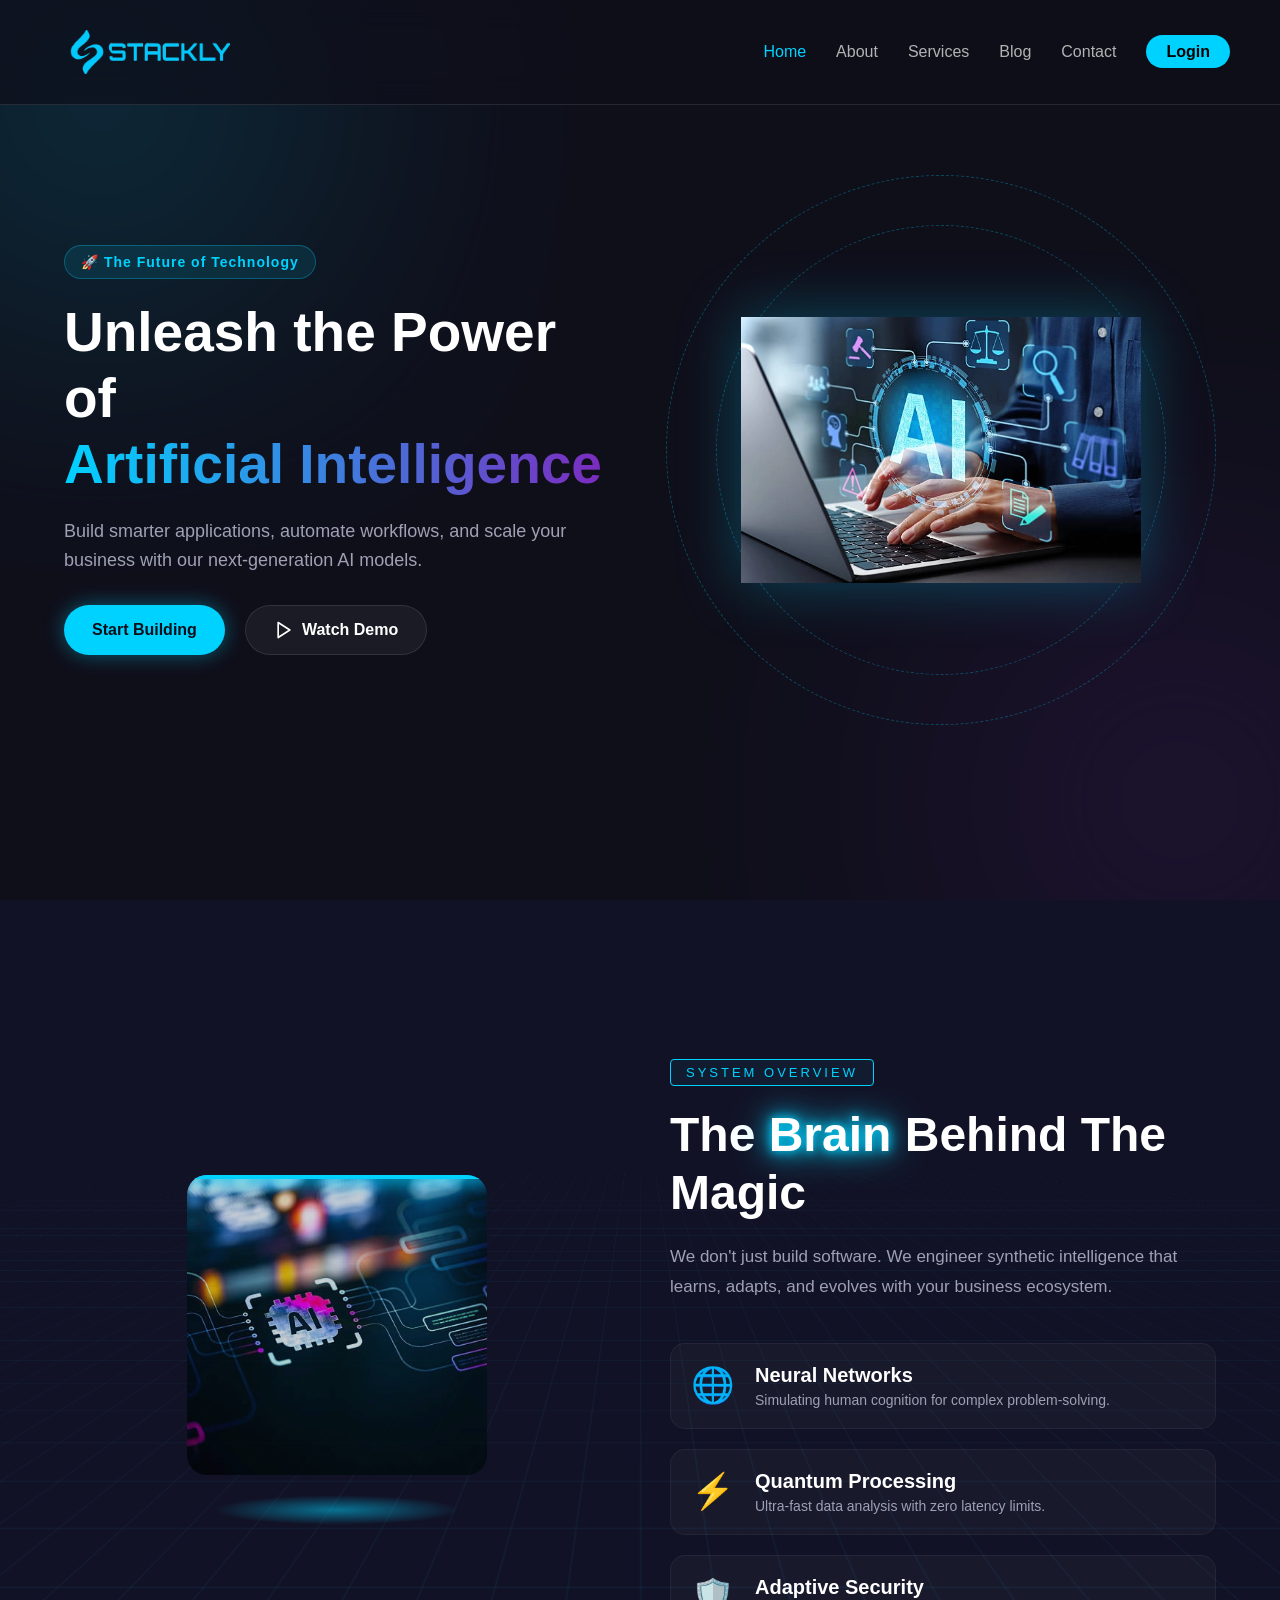
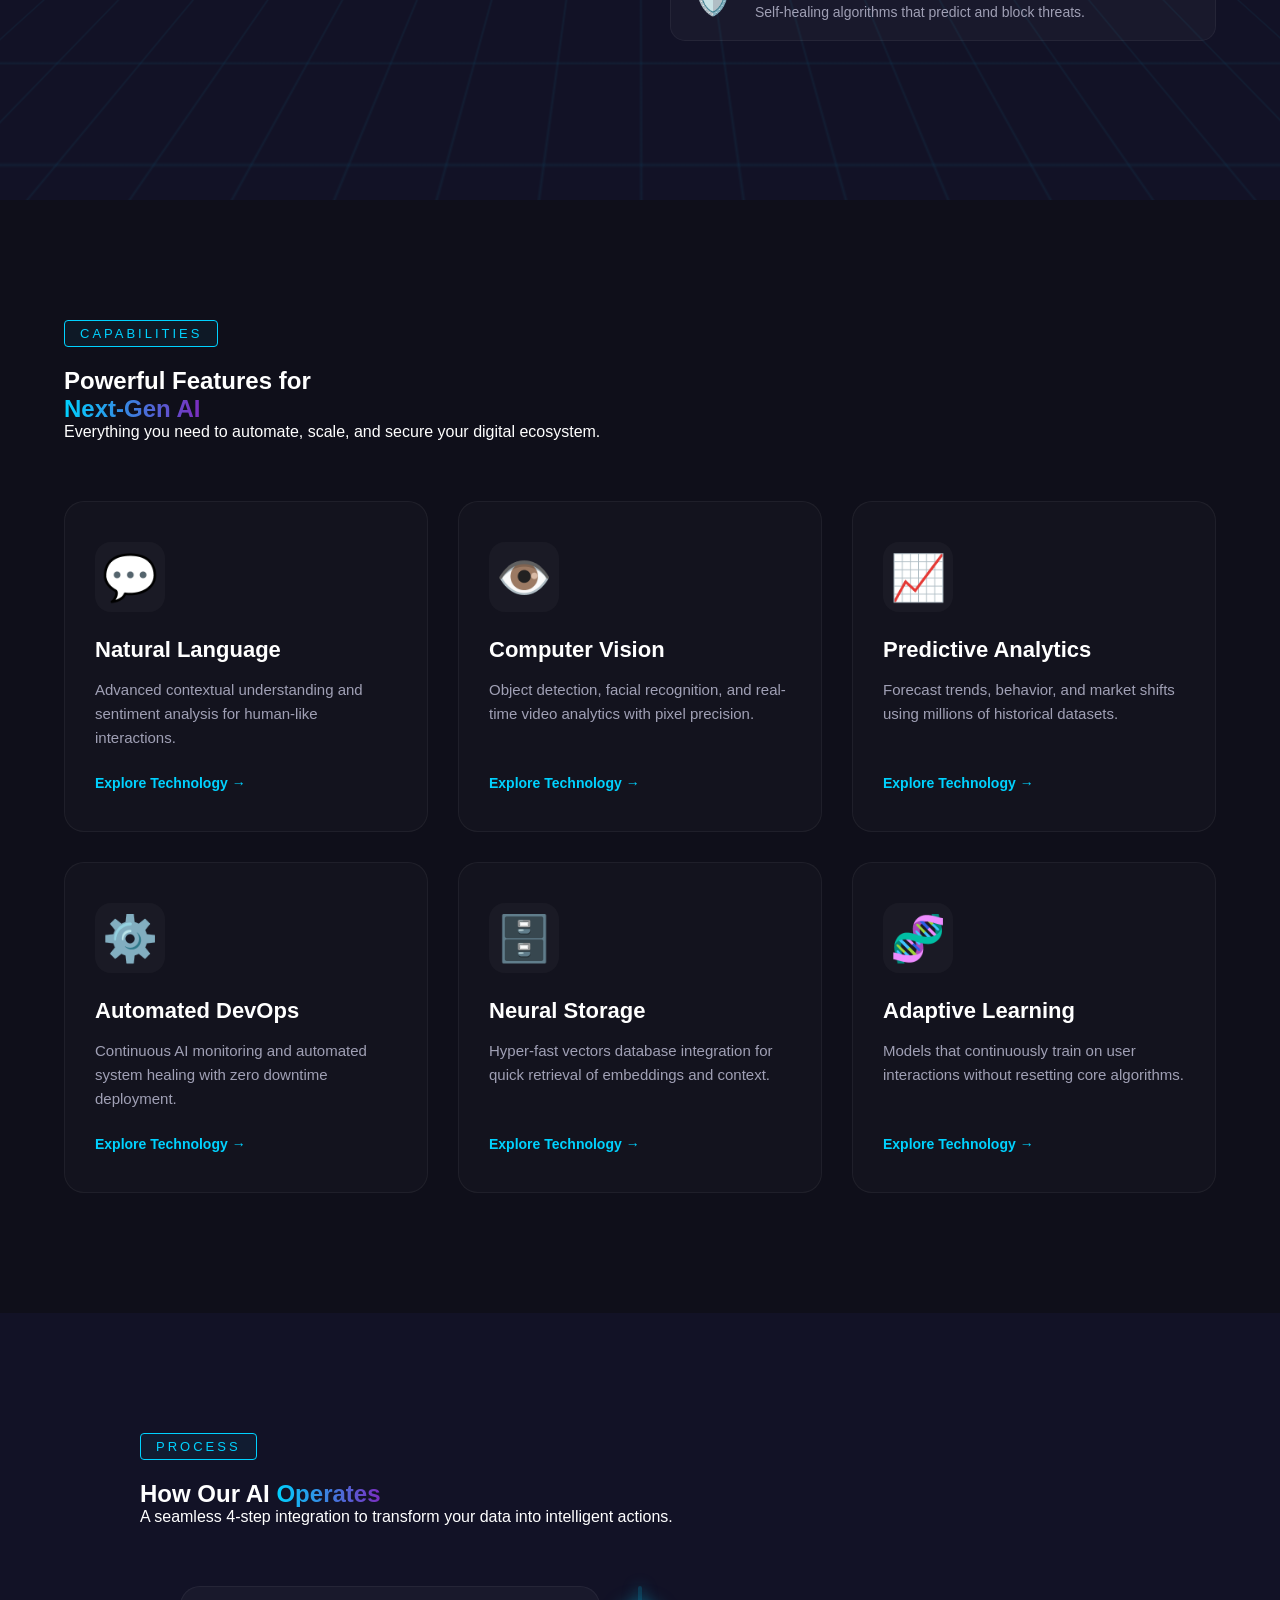
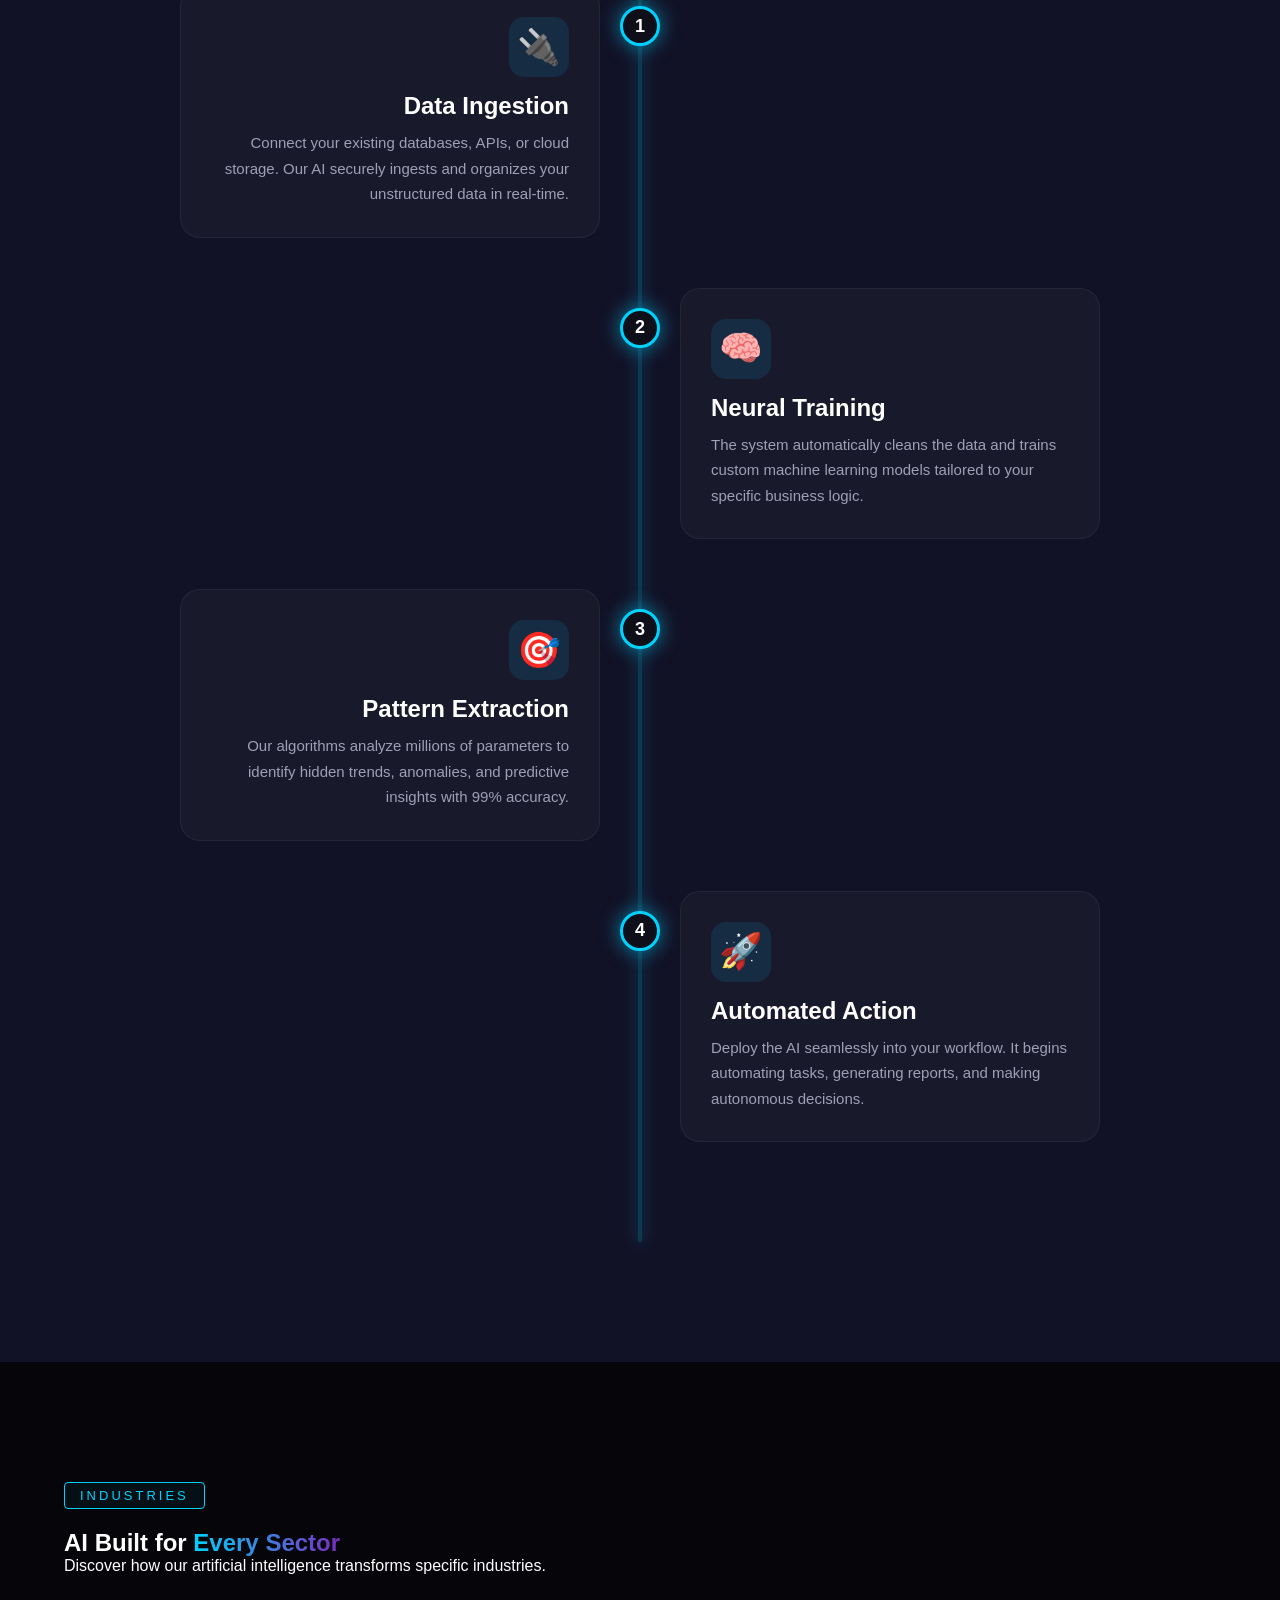
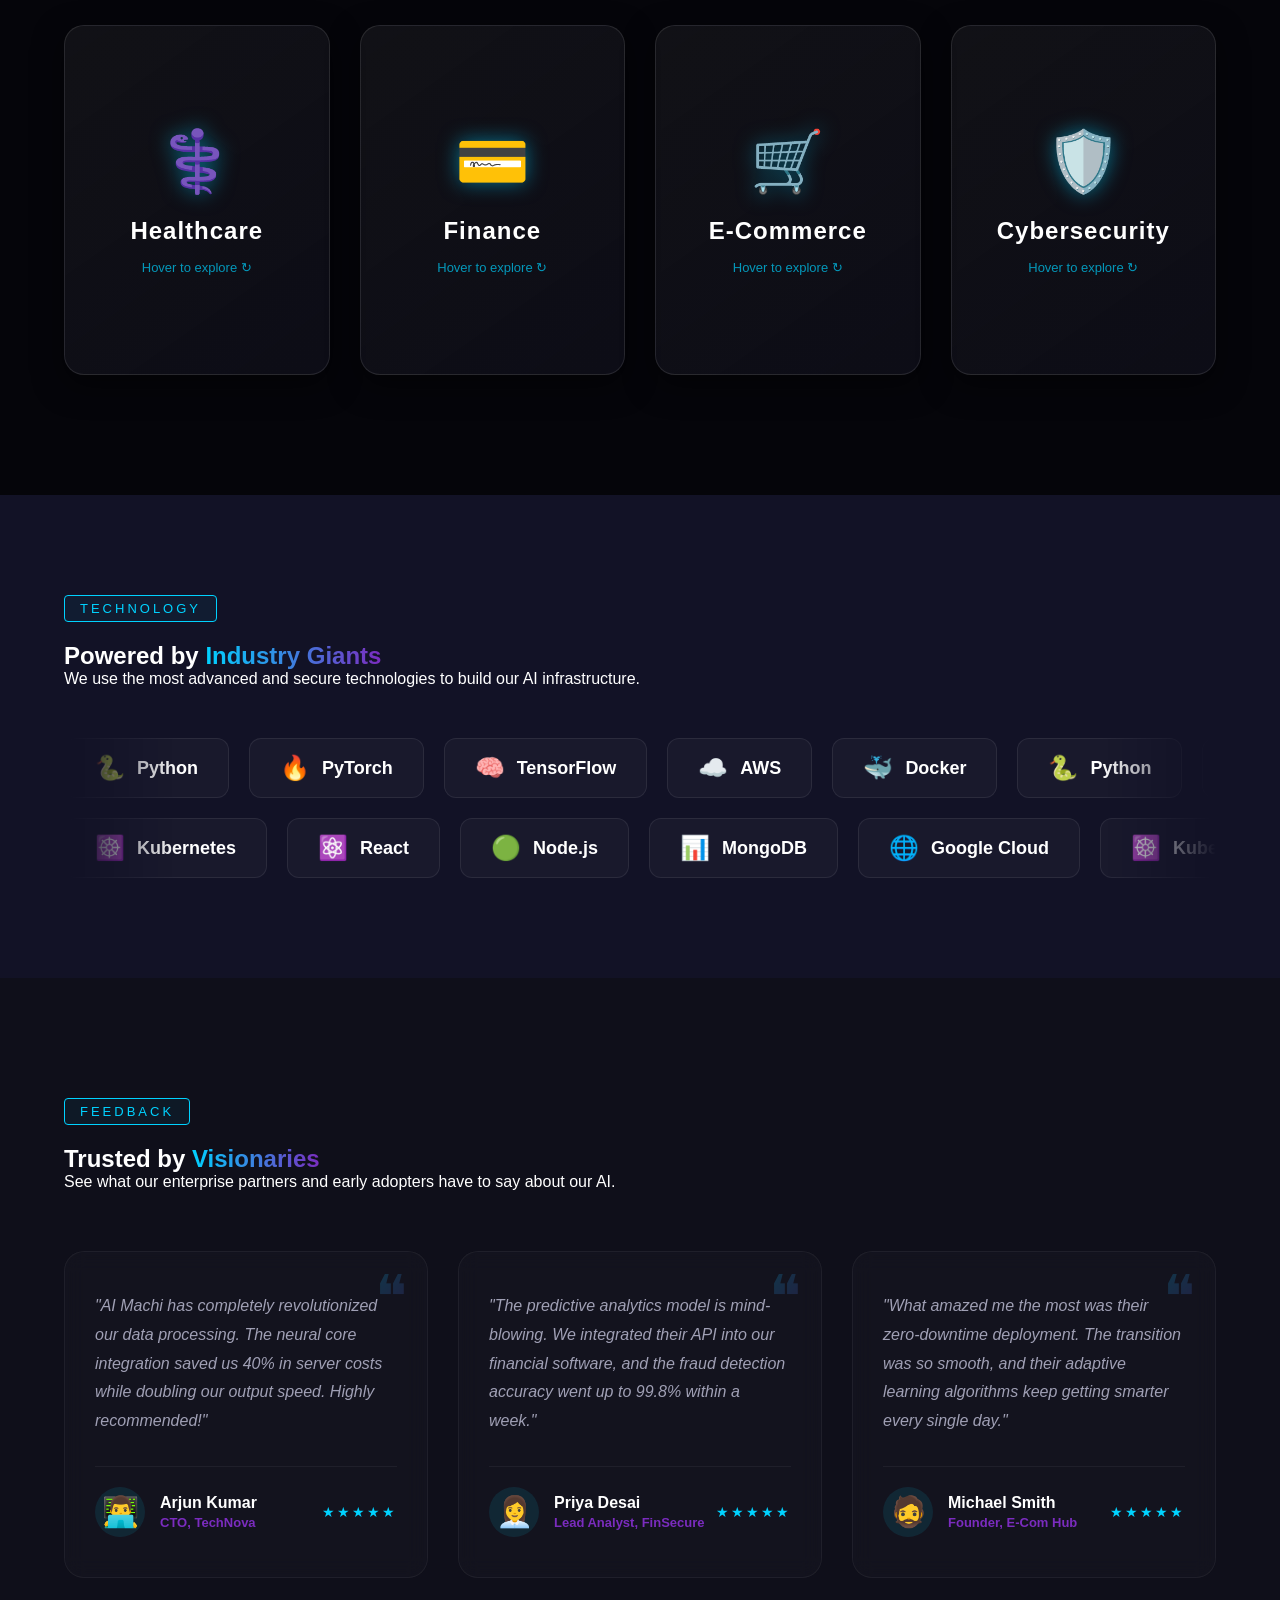
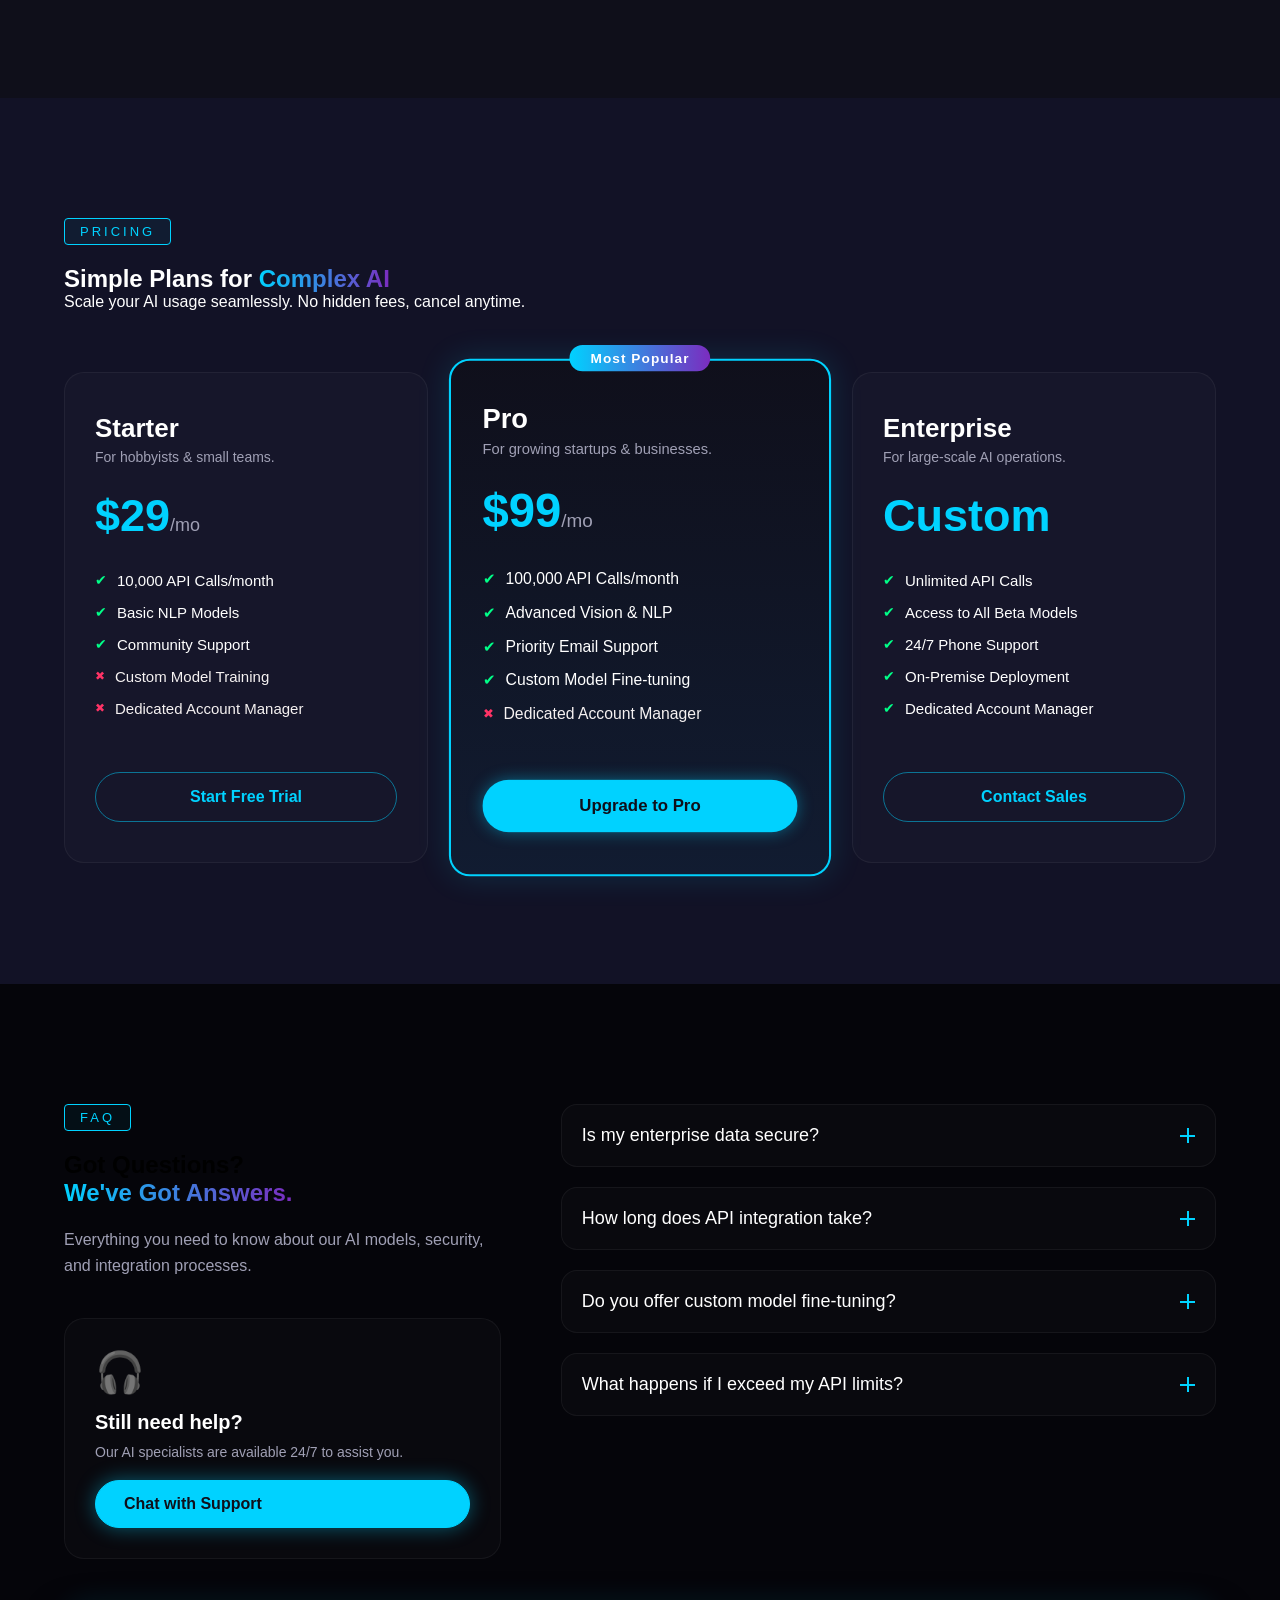
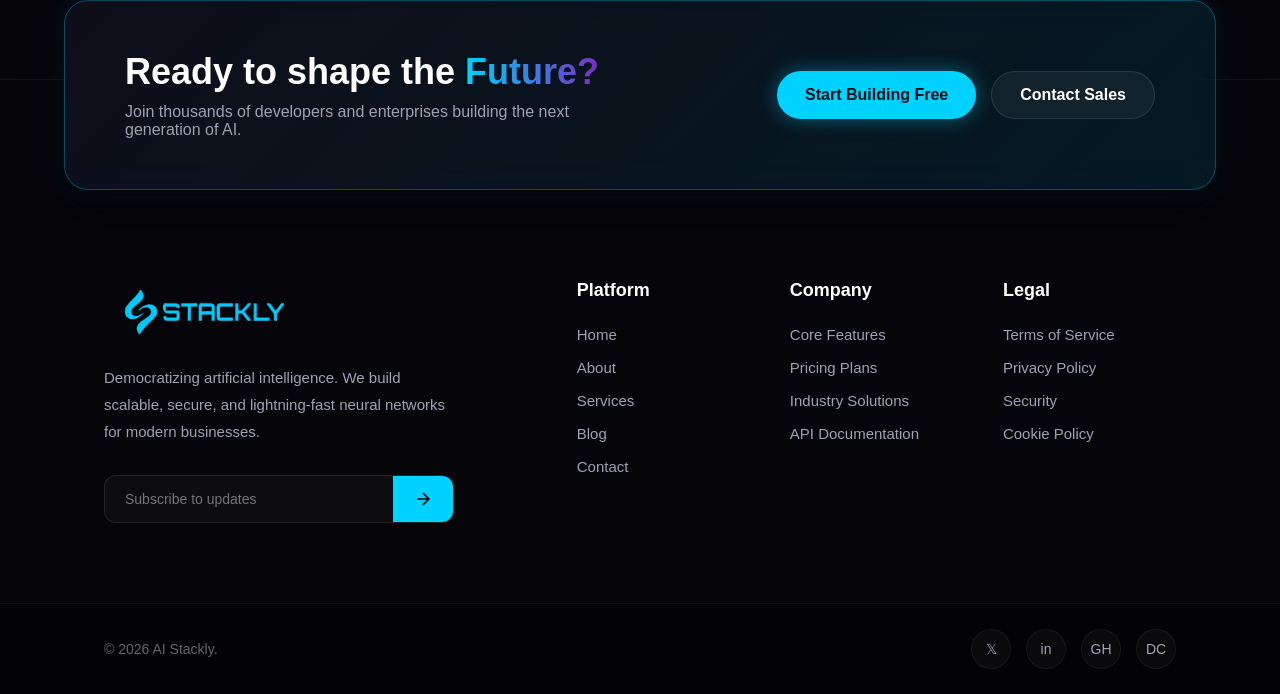
==== commit ea62470f: "Artificial Intelligence" ====
--- a/index.html
+++ b/index.html
@@ -4,7 +4,7 @@
 <head>
     <meta charset="UTF-8">
     <meta name="viewport" content="width=device-width, initial-scale=1.0">
-    <title>Document</title>
+    <title>Artificial Intelligence</title>
     <link rel="stylesheet" href="style.css">
     <link rel="stylesheet" href="Artificial.css">
 </head>
@@ -19,8 +19,8 @@
             <ul class="nav-menu">
                 <li class="nav-item"><a href="index.html" class="nav-link nav-activ">Home</a></li>
                 <li class="nav-item"><a href="about.html" class="nav-link">About </a></li>
-                <li class="nav-item"><a href="features.html" class="nav-link">Features</a></li>
-                <li class="nav-item"><a href="pricing.html" class="nav-link">Pricing</a></li>
+                <li class="nav-item"><a href="features.html" class="nav-link">Services</a></li>
+                <li class="nav-item"><a href="pricing.html" class="nav-link">Blog</a></li>
                 <li class="nav-item"><a href="contact.html" class="nav-link">Contact</a></li>
                 <li class="nav-item"><a href="login.html" class="nav-link btn-contact">Login</a></li>
             </ul>
@@ -538,7 +538,7 @@
                 <div class="faq-accordion">
 
                     <div class="faq-box" data-aos="fade-up" data-aos-delay="100">
-                        <a href="404.html" class="faq-head">
+                        <a  class="faq-head">
                             <h3>Is my enterprise data secure?</h3>
                             <div class="toggle-icon"></div>
                         </a>
@@ -550,7 +550,7 @@
                     </div>
 
                     <div class="faq-box" data-aos="fade-up" data-aos-delay="200">
-                        <a href="404.html" class="faq-head">
+                        <a  class="faq-head">
                             <h3>How long does API integration take?</h3>
                             <div class="toggle-icon"></div>
                         </a>
@@ -562,7 +562,7 @@
                     </div>
 
                     <div class="faq-box" data-aos="fade-up" data-aos-delay="300">
-                        <a href="404.html" class="faq-head">
+                        <a class="faq-head">
                             <h3>Do you offer custom model fine-tuning?</h3>
                             <div class="toggle-icon"></div>
                         </a>
@@ -574,7 +574,7 @@
                     </div>
 
                     <div class="faq-box" data-aos="fade-up" data-aos-delay="400">
-                        <a href="404.html" class="faq-head">
+                        <a class="faq-head">
                             <h3>What happens if I exceed my API limits?</h3>
                             <div class="toggle-icon"></div>
                         </a>
@@ -630,20 +630,20 @@
 
                 <div class="footer-links-col" data-aos="fade-up" data-aos-delay="200">
                     <h4>Platform</h4>
-                    <ul>
-                         <li><a href="index.html">Home </a></li>
+                   <ul>
+                        <li><a href="index.html">Home </a></li>
                         <li><a href="about.html">About </a></li>
-                        <li><a href="features.html">Features </a></li>
-                        <li><a href="pricing.html">Pricing</a></li>
+                        <li><a href="features.html">Services </a></li>
+                        <li><a href="pricing.html">Blog</a></li>
                         <li><a href="contact.html">Contact </a></li>
-                      
+
                     </ul>
                 </div>
 
                 <div class="footer-links-col" data-aos="fade-up" data-aos-delay="300">
                     <h4>Company</h4>
                     <ul>
-                      <li><a href="404.html">Core Features</a></li>
+                        <li><a href="404.html">Core Features</a></li>
                         <li><a href="404.html">Pricing Plans</a></li>
                         <li><a href="404.html">Industry Solutions</a></li>
                         <li><a href="404.html">API Documentation</a></li>
@@ -676,6 +676,37 @@
         </div>
     </footer>
 
+    <script>
+    document.addEventListener("DOMContentLoaded", function() {
+        // Select all FAQ question headers
+        const faqHeads = document.querySelectorAll('.faq-head');
+
+        faqHeads.forEach(head => {
+            head.addEventListener('click', function(e) {
+                // IMPORTANT: This stops the link from jumping to 404.html
+                e.preventDefault(); 
+
+                const currentBox = this.closest('.faq-box');
+                const body = currentBox.querySelector('.faq-body');
+                const isActive = currentBox.classList.contains('active');
+
+                // Auto-Collapse: Close all other open FAQs before opening a new one
+                document.querySelectorAll('.faq-box').forEach(box => {
+                    box.classList.remove('active');
+                    box.querySelector('.faq-body').style.maxHeight = null;
+                });
+
+                // If the clicked one wasn't active, open it smoothly
+                if (!isActive) {
+                    currentBox.classList.add('active');
+                    // dynamically set the height based on content
+                    body.style.maxHeight = body.scrollHeight + "px"; 
+                }
+            });
+        });
+    });
+</script>
+
     <script src="main.js"></script>
 </body>
 
--- a/style.css
+++ b/style.css
@@ -1078,7 +1078,6 @@
         transform: translateX(calc(-50% - 10px));
     }
 
-    /* Moves halfway (ignoring duplicate gap) */
 }
 
 @keyframes scrollRight {
@@ -1329,7 +1328,7 @@
 }
 
 .plan-features .disabled {
-    color: #555;
+    color: #f6f2f2;
 }
 
 .check {
@@ -1356,9 +1355,9 @@
     transition: all 0.3s ease;
 }
 
-.pricing-card:hover .btn-pricing {
+/* .pricing-card:hover .btn-pricing {
     background: rgba(0, 210, 255, 0.1);
-}
+} */
 
 
 .pricing-card.popular {
@@ -1600,4 +1599,60 @@
 
 .text-center p {
     color: white;
+}
+
+/* =========================================
+   FAQ Accordion Animations
+========================================= */
+
+/* Hide the body content by default */
+.faq-body {
+    max-height: 0;
+    overflow: hidden;
+    transition: max-height 0.4s cubic-bezier(0.175, 0.885, 0.32, 1); /* Smooth bounce effect */
+}
+
+/* Add some spacing inside the text so it looks neat when open */
+.faq-body p {
+    padding: 0 20px 20px 20px;
+    margin: 0;
+    color: #a0a0b5;
+}
+
+/* Ensure the header is clickable and flex-aligned */
+.faq-head {
+    display: flex;
+    justify-content: space-between;
+    align-items: center;
+    cursor: pointer;
+    text-decoration: none; /* Removes underline from the link */
+    padding: 20px;
+}
+
+/* Optional: Rotate the toggle icon when active (assuming it's a + or arrow) */
+.toggle-icon {
+    transition: transform 0.3s ease;
+    /* Basic Plus Sign using CSS */
+    position: relative;
+    width: 15px;
+    height: 15px;
+}
+
+.toggle-icon::before, .toggle-icon::after {
+    content: '';
+    position: absolute;
+    background-color: #00d2ff;
+    transition: transform 0.3s ease;
+}
+
+.toggle-icon::before { top: 7px; left: 0; width: 15px; height: 2px; }
+.toggle-icon::after { top: 0; left: 7px; width: 2px; height: 15px; }
+
+/* When Active, rotate to make it an 'X' or minus */
+.faq-box.active .toggle-icon::after {
+    transform: rotate(90deg);
+    opacity: 0;
+}
+.faq-box.active .faq-head h3 {
+    color: #00d2ff; /* Highlights the question text */
 }
--- a/Artificial.css
+++ b/Artificial.css
@@ -26,7 +26,7 @@
     justify-content: space-between;
     align-items: center;
     padding: 20px 50px;
-    
+
     margin: 0 auto;
 }
 
@@ -71,9 +71,11 @@
 .nav-link:hover {
     color: #00d2ff;
 }
-.nav-activ{
-    color:#00d2ff ;
-}
+
+.nav-activ {
+    color: #00d2ff;
+}
+
 .btn-contact {
     background: #00d2ff;
     color: #000;
@@ -216,7 +218,7 @@
     gap: 40px;
 }
 
-/* Brand Column */
+
 .brand-desc {
     color: #a0a0b5;
     font-size: 15px;
@@ -288,13 +290,13 @@
     font-size: 15px;
     transition: all 0.3s ease;
     display: inline-flex;
-    align-items: center;
+    align-items: start;
 }
 
 
 .footer-links-col a::before {
-    content: '→';
-    margin-right: 8px;
+    /* content: '→'; */
+    /* margin-right: 8px; */
     color: #00d2ff;
     opacity: 0;
     transform: translateX(-10px);
@@ -477,6 +479,6 @@
     transform: translateY(-3px);
 }
 
-a{
+a {
     text-decoration: none;
 }
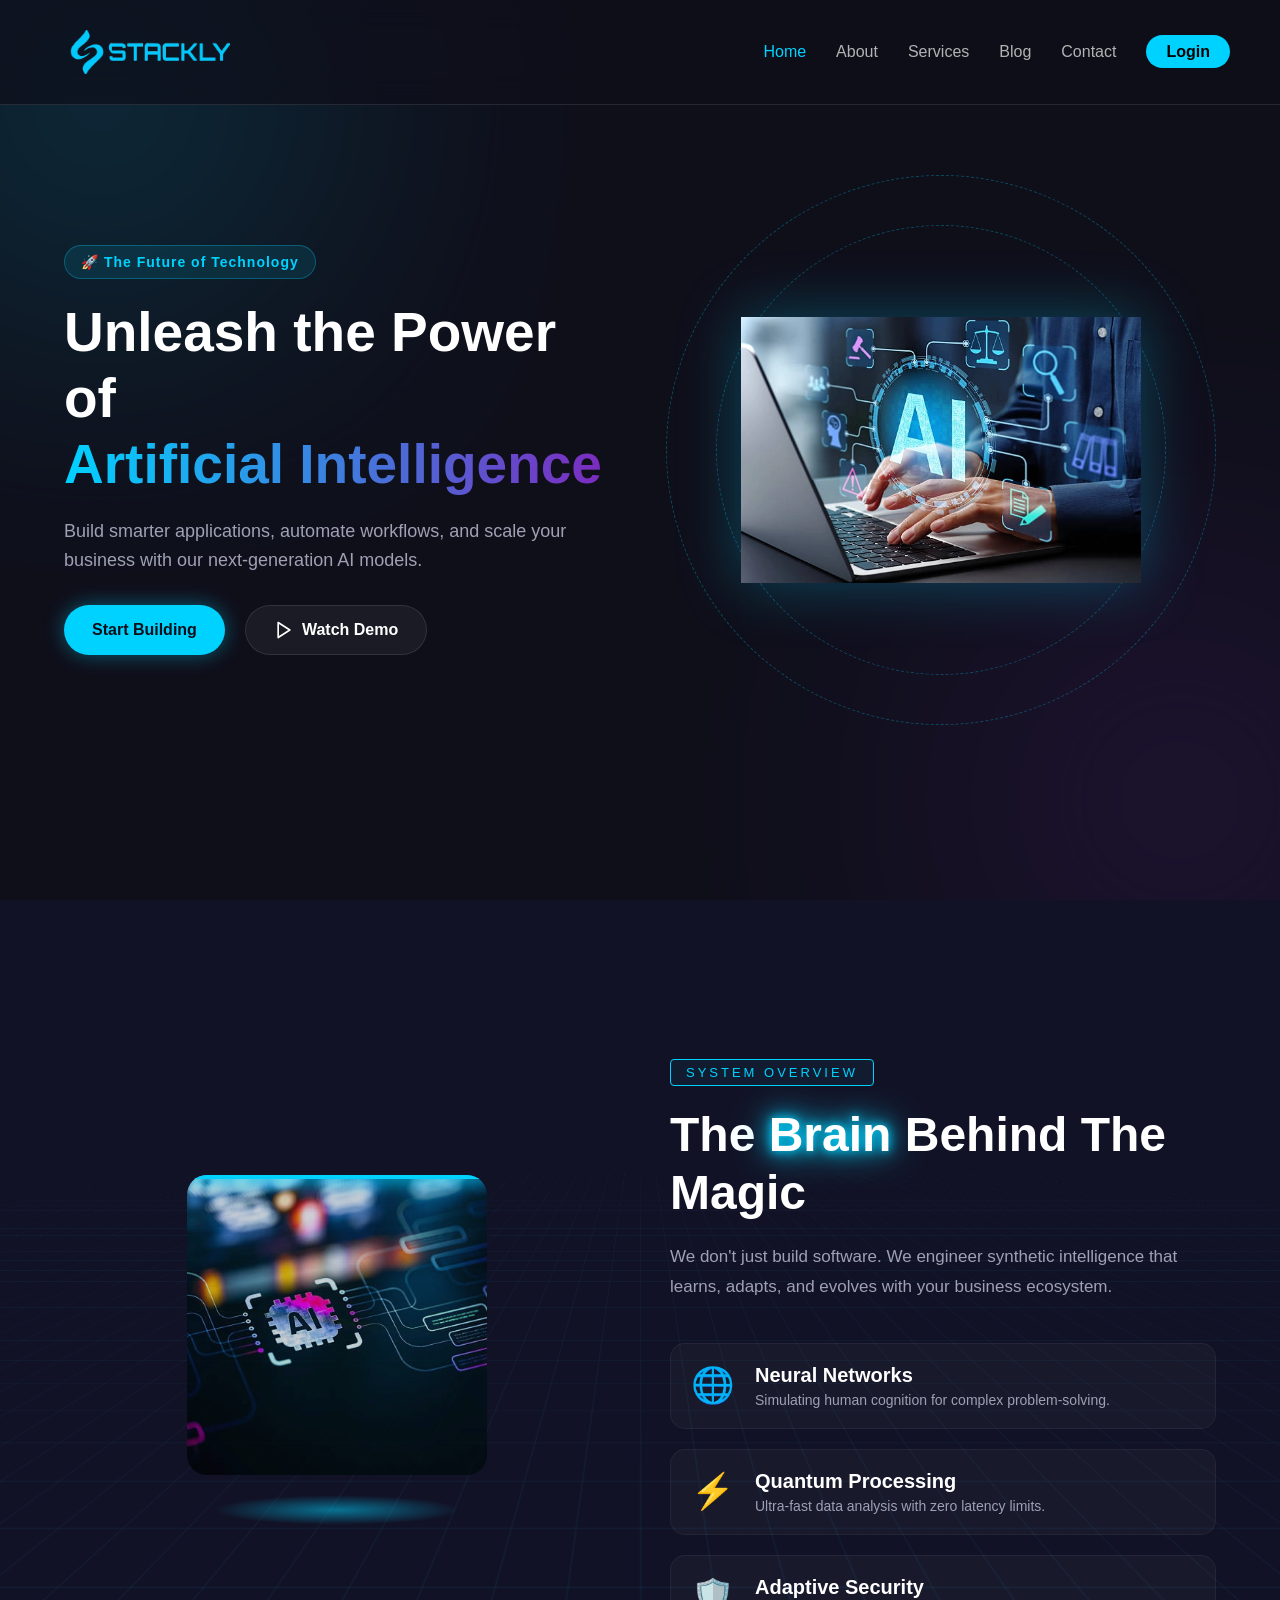
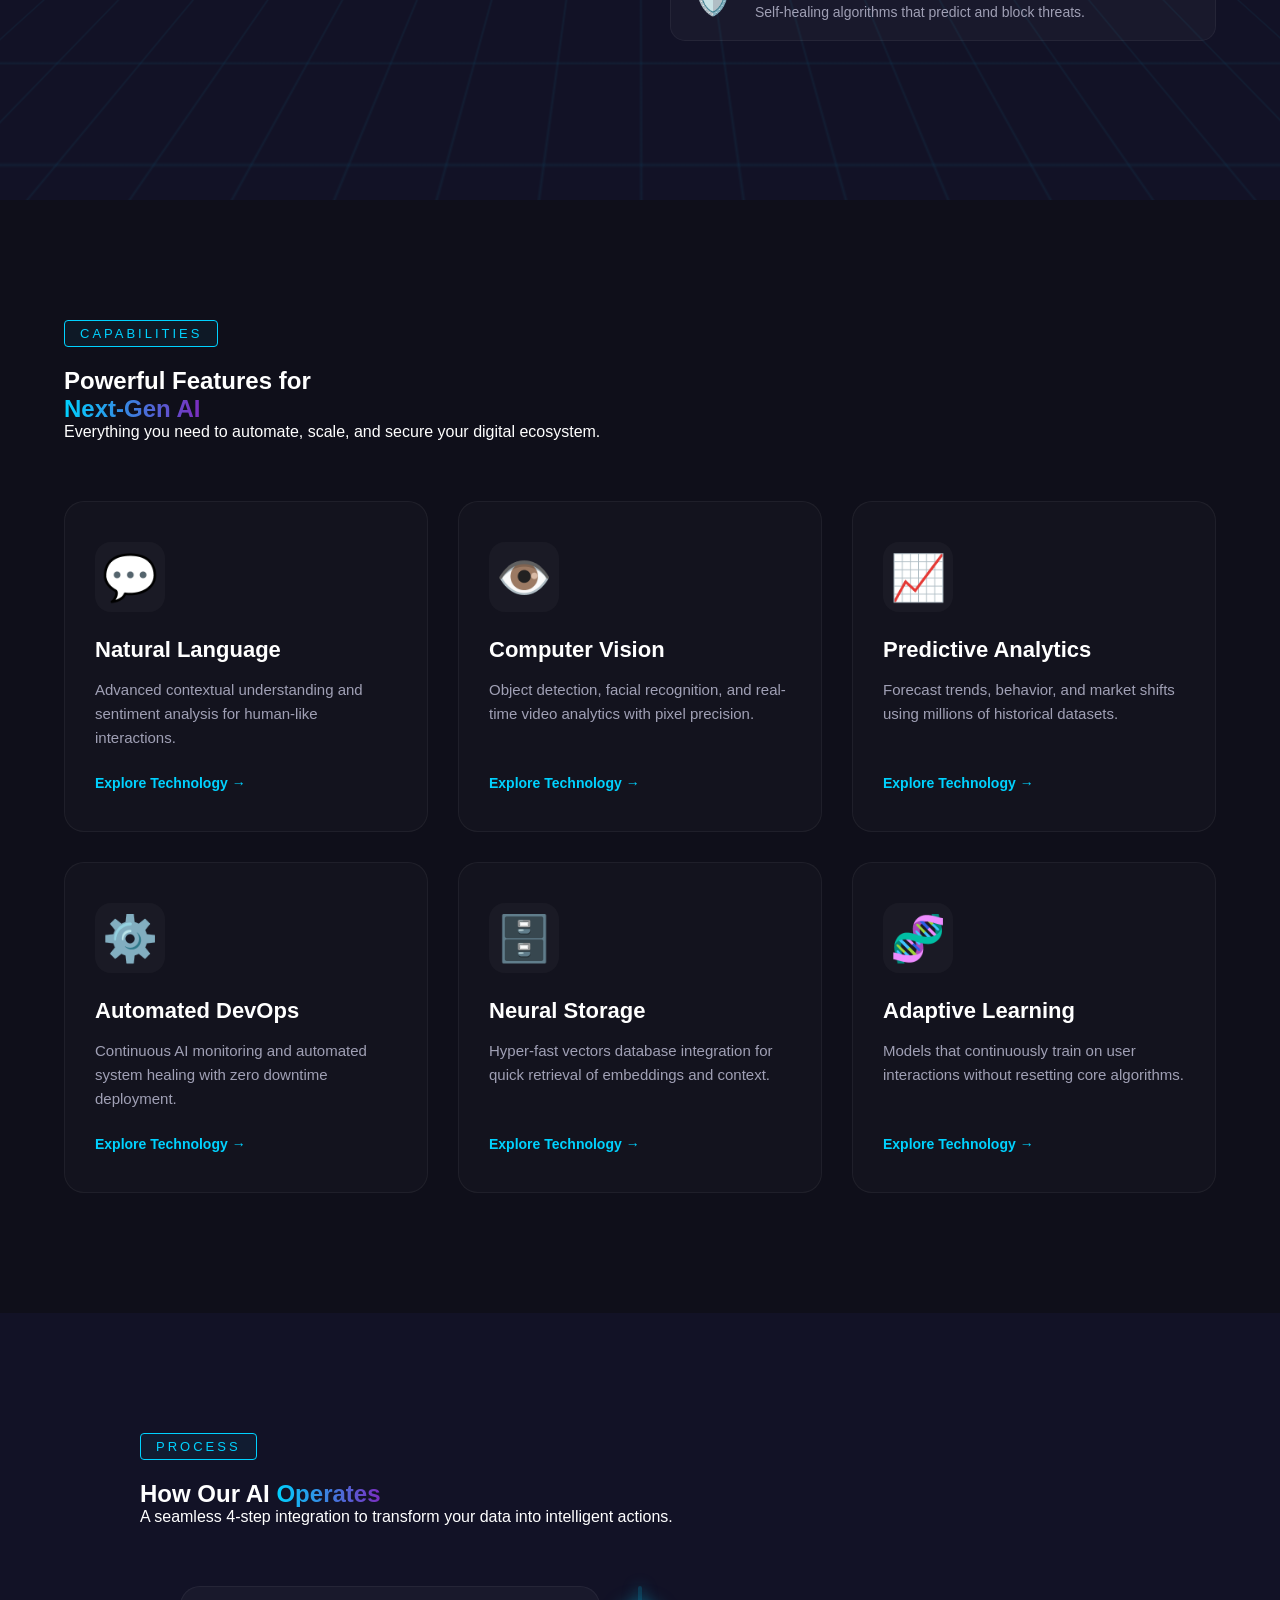
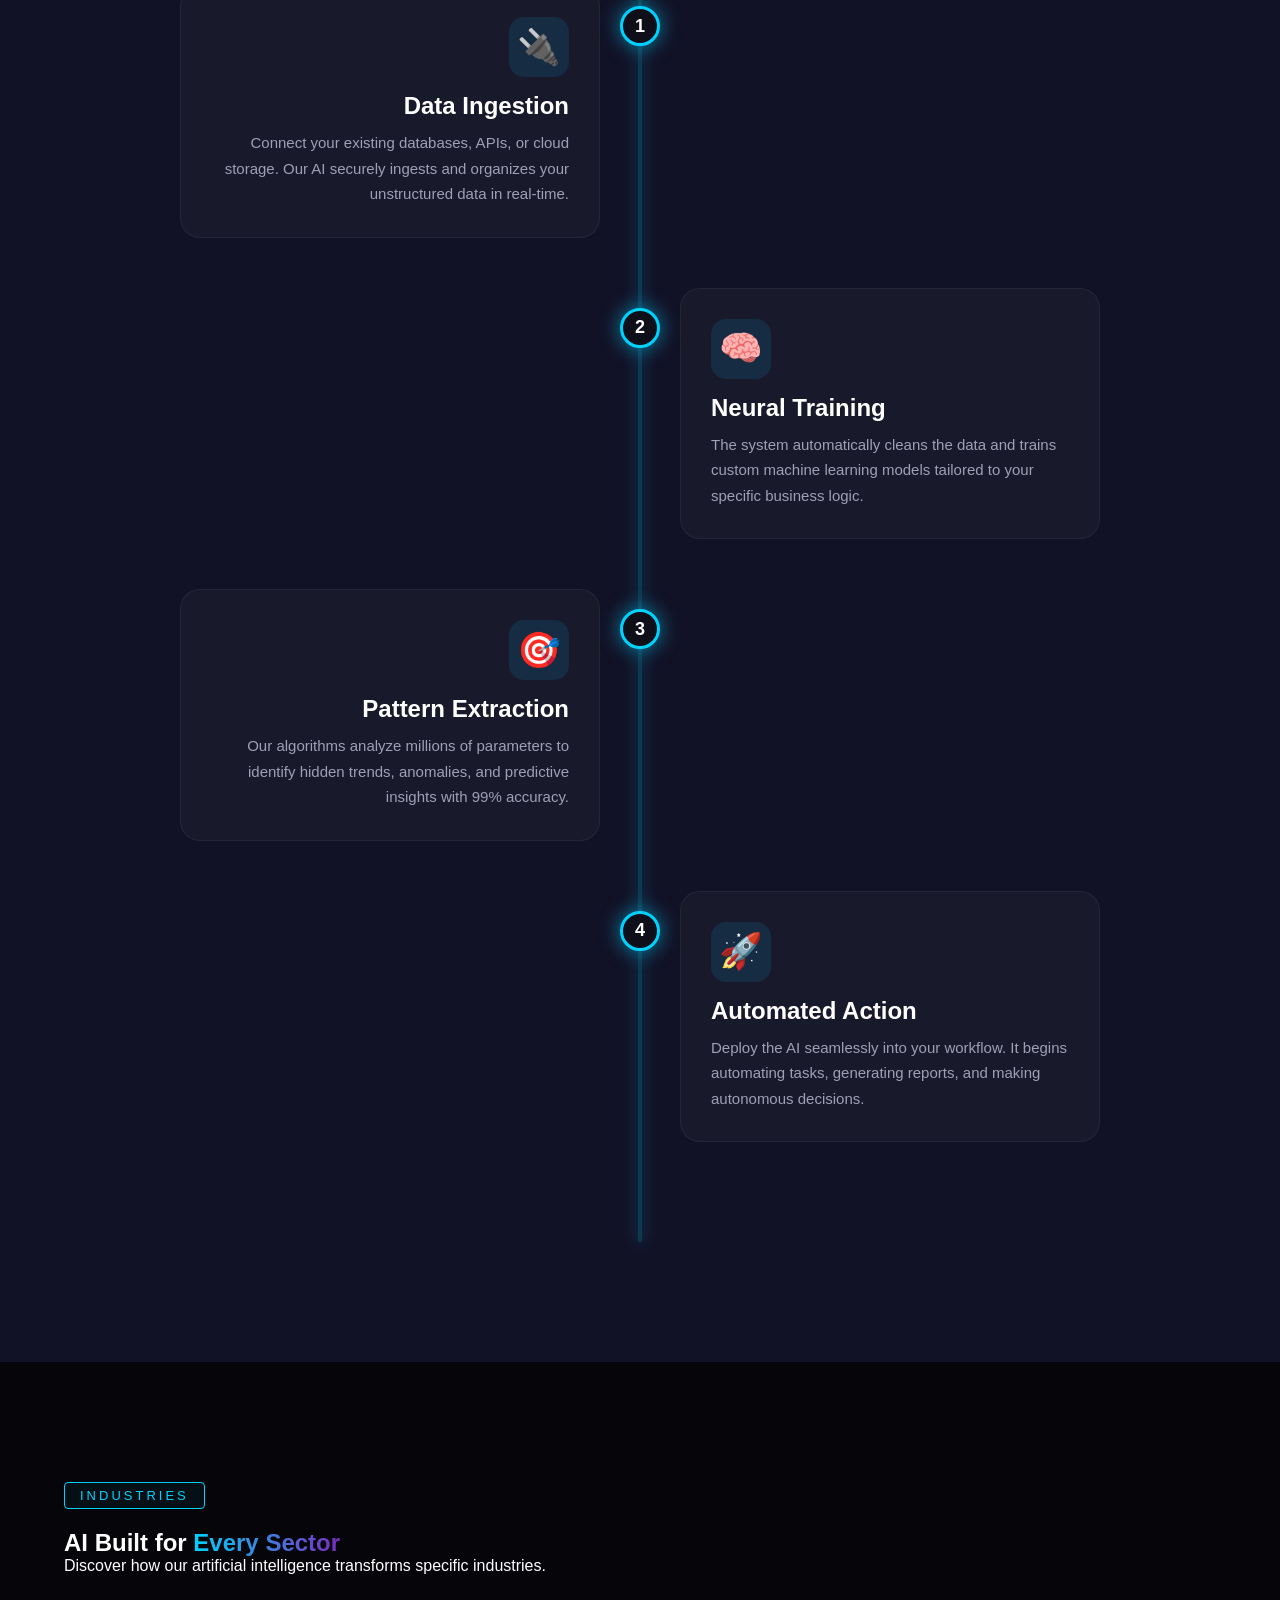
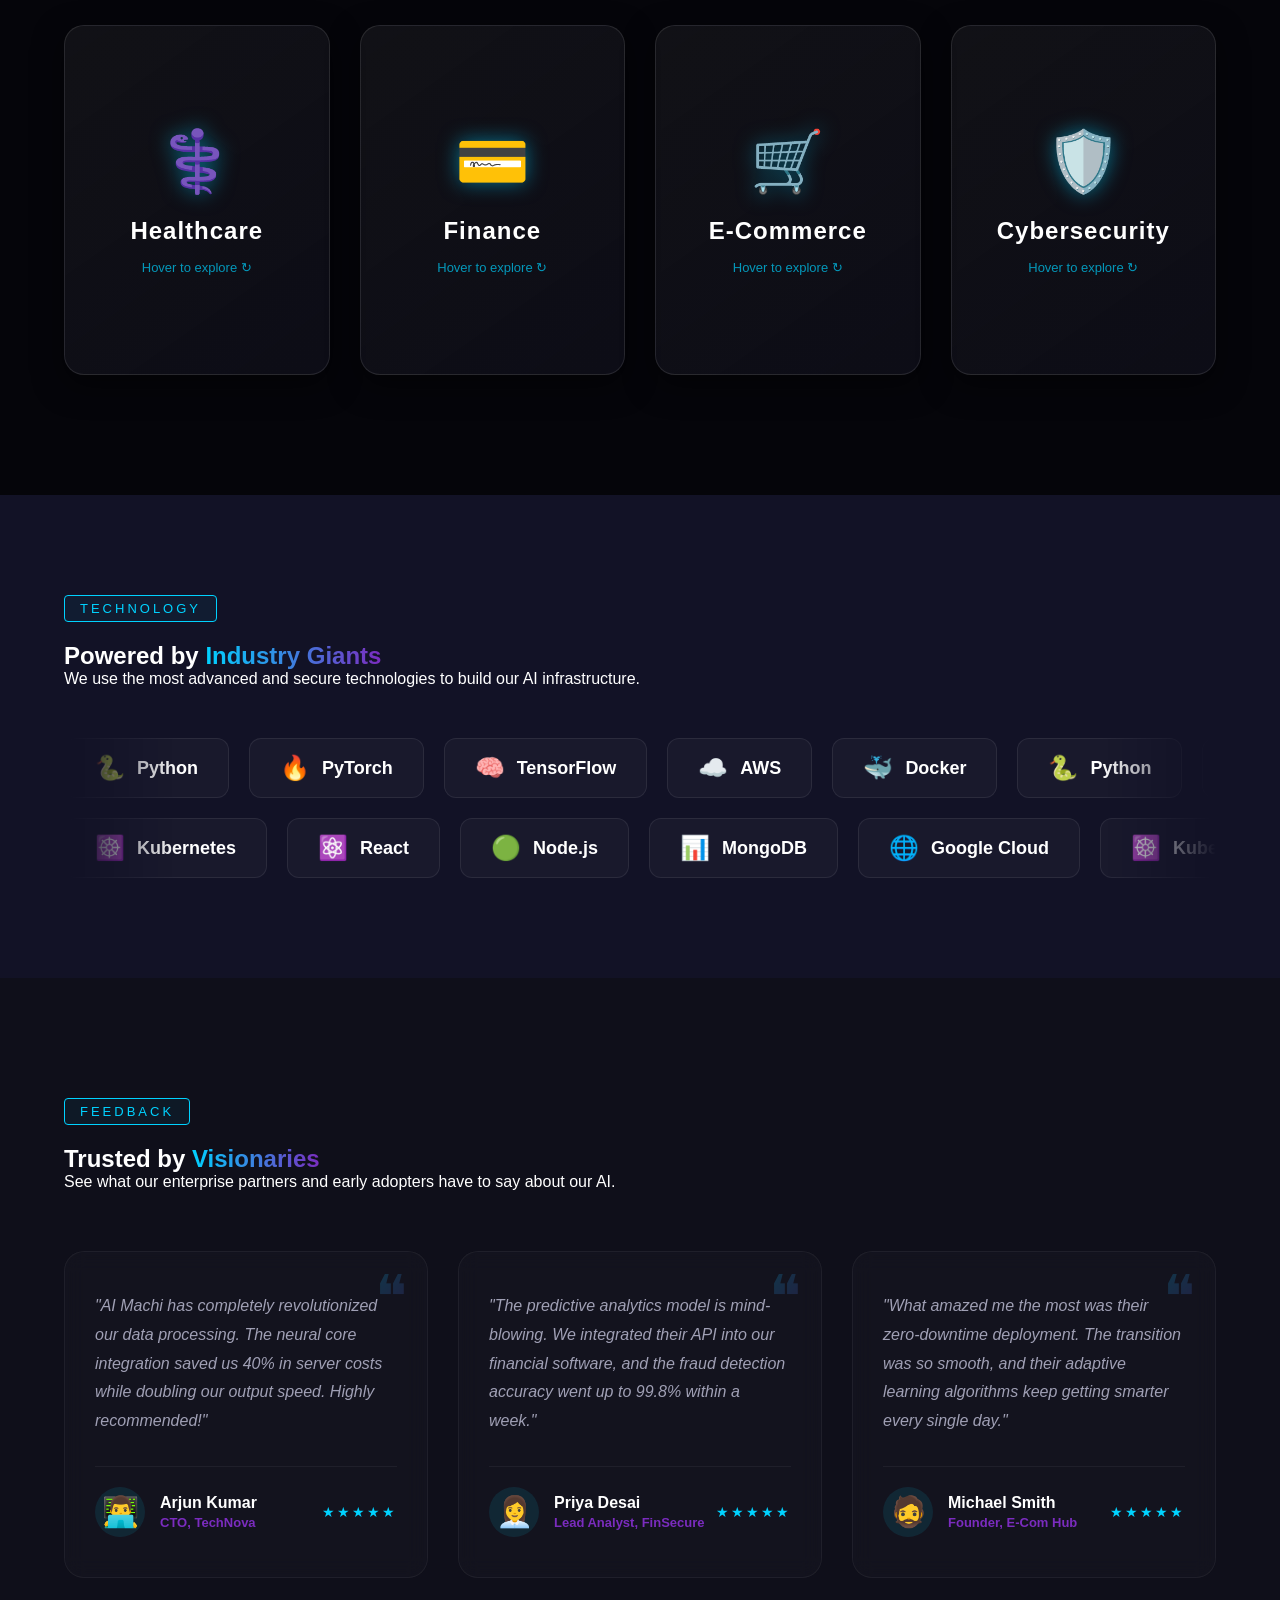
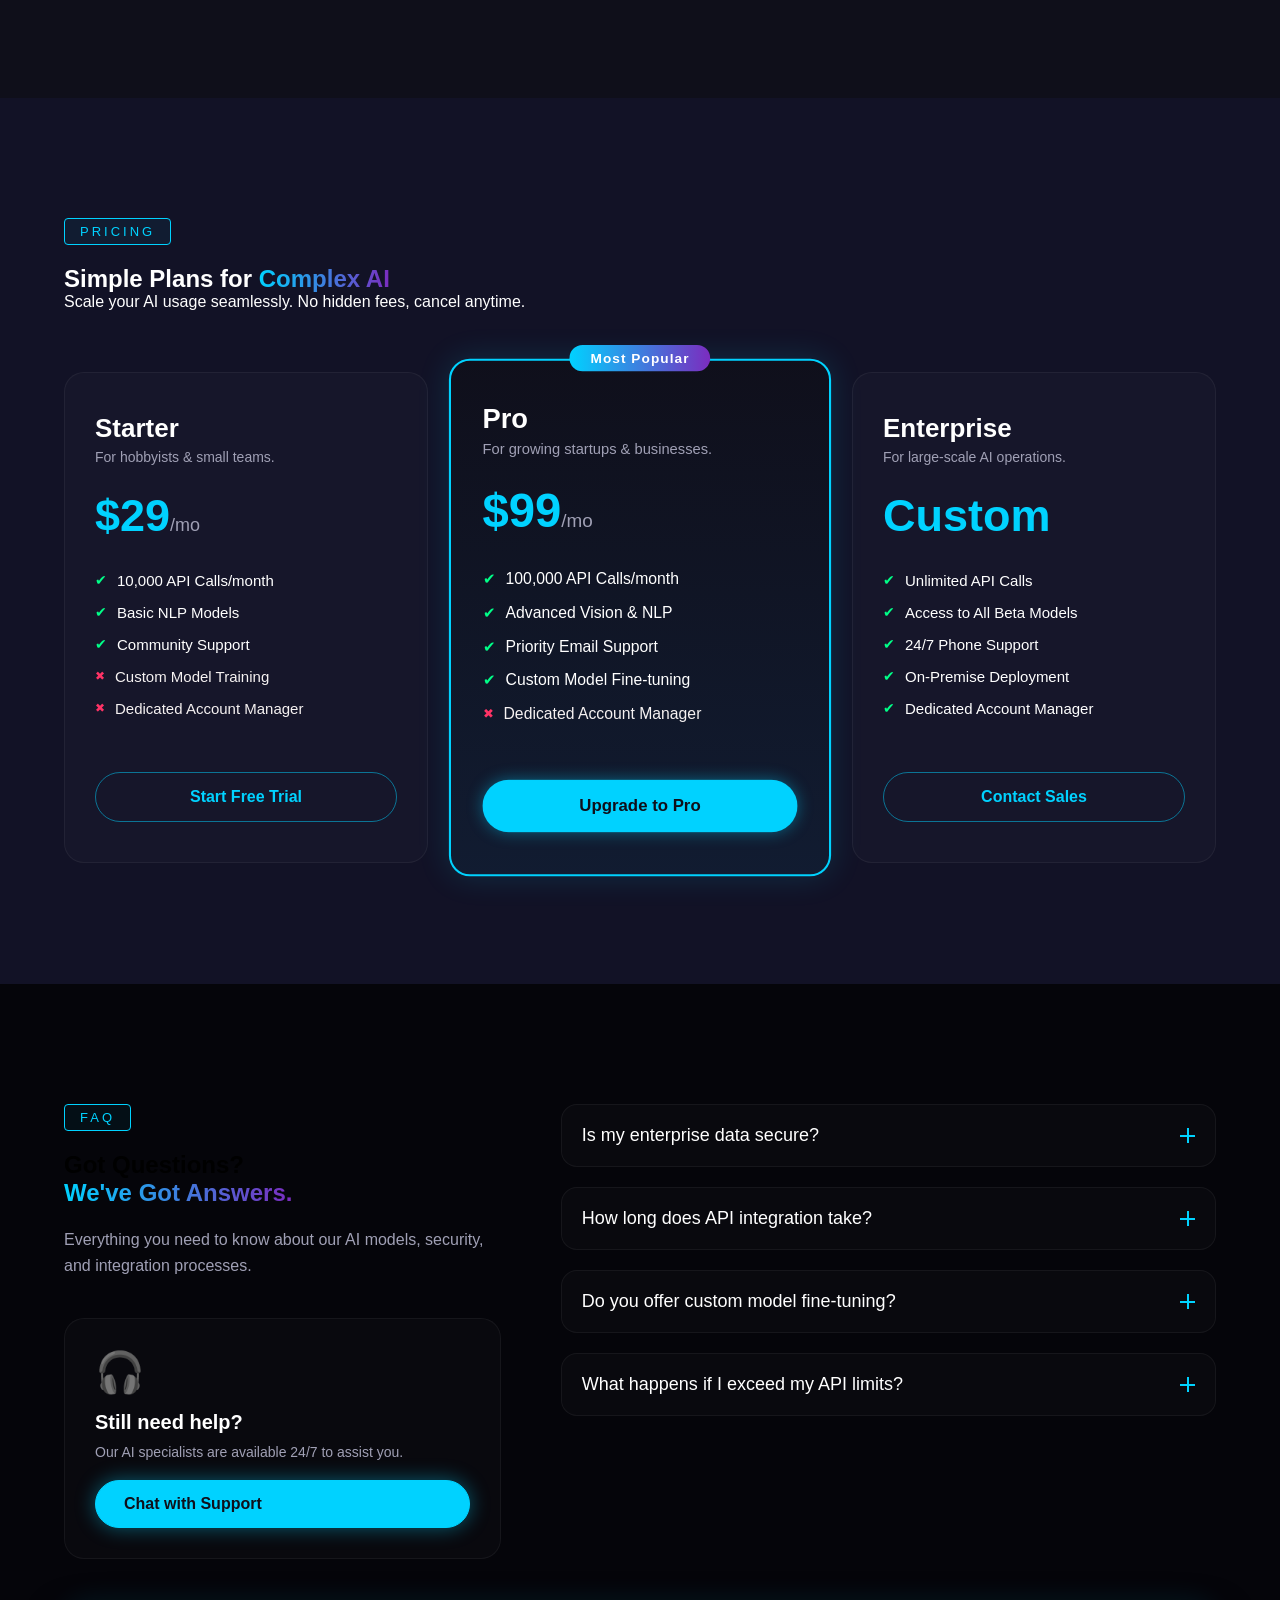
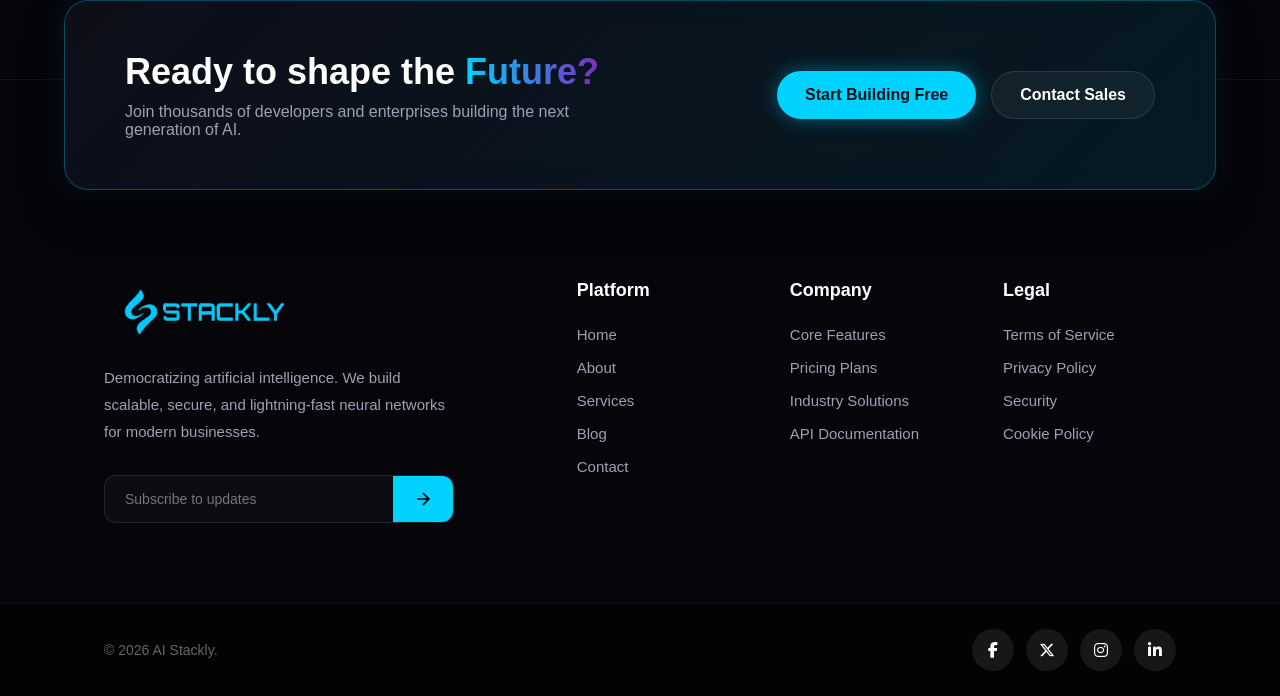
==== commit 62d99281: "Artificial Intelligence" ====
--- a/index.html
+++ b/index.html
@@ -7,6 +7,8 @@
     <title>Artificial Intelligence</title>
     <link rel="stylesheet" href="style.css">
     <link rel="stylesheet" href="Artificial.css">
+     <link rel="stylesheet" href="https://cdnjs.cloudflare.com/ajax/libs/font-awesome/6.5.2/css/all.min.css">
+</head>
 </head>
 
 <body>
@@ -666,11 +668,12 @@
         <div class="footer-bottom">
             <div class="bottom-container">
                 <p>&copy; 2026 AI Stackly. </p>
-                <div class="social-icons">
-                    <a href="404.html" title="Twitter / X">𝕏</a>
-                    <a href="404.html" title="LinkedIn">in</a>
-                    <a href="404.html" title="GitHub">GH</a>
-                    <a href="404.html" title="Discord">DC</a>
+                
+                  <div class="social-links">
+                    <a href="404.html"><i class="fa-brands fa-facebook-f"></i></a>
+                    <a href="404.html"><i class="fa-brands fa-x-twitter"></i></a>
+                    <a href="404.html"><i class="fa-brands fa-instagram"></i></a>
+                    <a href="404.html"><i class="fa-brands fa-linkedin-in"></i></a>
                 </div>
             </div>
         </div>
--- a/Artificial.css
+++ b/Artificial.css
@@ -481,4 +481,27 @@
 
 a {
     text-decoration: none;
+}
+
+.social-links {
+    display: flex;
+    gap: 12px;
+}
+
+.social-links a {
+    width: 42px;
+    height: 42px;
+    border-radius: 50%;
+    background: rgba(255, 255, 255, .08);
+    display: flex;
+    justify-content: center;
+    align-items: center;
+    color: #fff;
+    text-decoration: none;
+    transition: .3s;
+}
+
+.social-links a:hover {
+    background: #00d2ff;
+    transform: translateY(-5px);
 }
